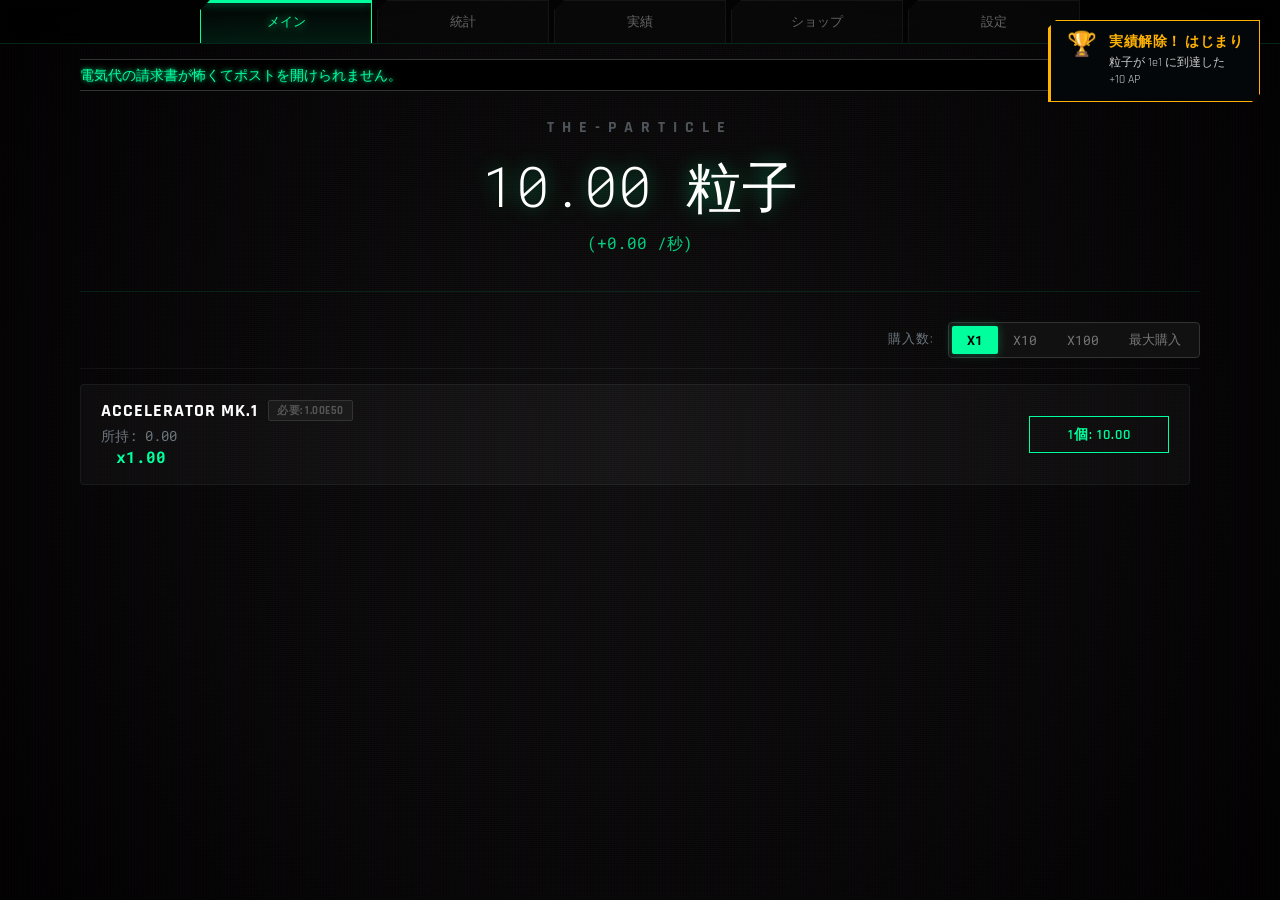
==== index.html @ 6c3f03ec "Update and rename index (1).html to index.html" ====
<!DOCTYPE html>
<html lang="ja">
<head>
  <meta charset="UTF-8">
  <meta name="viewport" content="width=device-width, initial-scale=1.0">
  <title>the-Particle</title>
   <!-- ファビコン画像(title.png)がある場合は表示されます -->
   <link rel="icon" href="title.png" type="image/x-icon">
  <link rel="stylesheet" href="style.css">
</head>
<body>

  <!-- 演出用レイヤー -->
  <div id="glitch-layer" class="glitch-overlay"></div>

  <div id="crunch-overlay" class="crunch-overlay">
    <div class="event-horizon"></div>
    <div class="singularity"></div>
    <div class="crunch-message">
      <h1>BIG CRUNCH</h1>
      <p>宇宙データを再構築中...</p>
    </div>
  </div>

  <!-- ゲーム内モーダル（alert/confirmの代替） -->
  <div id="game-modal-overlay" class="modal-overlay">
    <div class="modal-box">
      <h3 id="modal-title" class="modal-title"></h3>
      <div id="modal-body" class="modal-body"></div>
      <div id="modal-actions" class="modal-actions"></div>
    </div>
  </div>

  <!-- トースト通知（セーブ・実績解除など、ゲーム全体で使う共通通知） -->
  <div id="toast-container" class="toast-container"></div>

  <!-- =========================================
     メインレイアウト
     サイドバーは廃止し、画面全体を切り替えるナビゲーション方式に変更
     ========================================= -->
  <div class="app-wrapper" id="app-wrapper">

    <!-- 上部ナビゲーション（画面切り替え） -->
    <nav class="main-nav">
      <div class="tab-container main-tab-container">
        <button class="tab-btn active" onclick="switchTab('main', this)">メイン</button>
        <button class="tab-btn" onclick="switchTab('stats', this)">統計</button>
        <button class="tab-btn" onclick="switchTab('achievements', this)">実績</button>
        <button class="tab-btn" onclick="switchTab('shop', this)">ショップ</button>
        <!-- Infinityタブ（初期は非表示） -->
        <button class="tab-btn" id="tab-btn-infinity" onclick="switchTab('infinity', this)" style="display:none; color:#d500f9; border-color:#d500f9;">∞ INFINITY</button>
        <!-- チャレンジタブ（Big Crunch 5回以上で解放） -->
        <button class="tab-btn" id="tab-btn-challenge" onclick="switchTab('challenge', this)" style="display:none;">チャレンジ</button>
        <button class="tab-btn" id="tab-btn-automation" onclick="switchTab('automation', this)" style="display:none;">自動化</button>
        <button class="tab-btn" onclick="switchTab('settings', this)">設定</button>
      </div>
    </nav>

    <div class="screens">

      <!-- メイン画面 -->
      <main id="tab-main" class="sidebar-content screen-flex game-panel active">

        <div class="news-ticker-container">
          <div class="news-track">
            <span id="news-content">システム起動... 宇宙の観測を開始します。</span>
          </div>
        </div>

        <header>
          <h1>the-Particle</h1>
          <div class="currency-row">
            <div class="currency-container">
              <h2 id="particle-display">0 粒子</h2>
              <p id="pps-display">(+0.00 /秒)</p>
            </div>

            <div id="prestige-container" class="linac-inline" style="display: none;">
              <span id="linac-mult-inline" class="linac-mult">x1.20</span>
              <button id="btn-linac" class="linac-btn" onclick="doLinac()">ライナック</button>
              <button id="btn-shift" class="linac-btn shift" onclick="doLinacShift()" style="display:none;">シフト</button>
            </div>
          </div>

          <div id="ip-display-container" style="display:none;">
            IP: <span id="ip-val">0</span>
          </div>
        </header>

        <div id="shift-status" class="shift-bar" style="display: none;">
          現在のライナック倍率: <span id="shift-mult-display" style="color:#00e676; font-weight:bold;">x1.2</span>
          <span style="font-size:0.8em; color:#888; margin-left:10px;">(シフト回数: <span id="shift-count">0</span>)</span>
        </div>

        <div class="control-bar">
          <span class="control-label">購入数:</span>
          <div class="toggle-group">
            <button class="toggle-btn active" onclick="setBuyAmount(1)" id="buy-1">x1</button>
            <button class="toggle-btn" onclick="setBuyAmount(10)" id="buy-10">x10</button>
            <button class="toggle-btn" onclick="setBuyAmount(100)" id="buy-100">x100</button>
            <button class="toggle-btn" onclick="setBuyAmount('max')" id="buy-max">最大購入</button>
          </div>
        </div>

        <div id="generator-container"></div>
      </main>

      <!-- 統計画面 -->
      <section id="tab-stats" class="sidebar-content screen-page">
        <h3>基本</h3>
        <div class="stat-row">
          <span class="stat-label">経過時間(現在の宇宙)</span>
          <span id="stat-time" class="stat-val">00:00:00</span>
        </div>
        <div class="stat-row">
          <span class="stat-label">総プレイ時間(全リセット含む)</span>
          <span id="stat-total-playtime" class="stat-val">00:00:00</span>
        </div>
        <div class="stat-row">
          <span class="stat-label">総粒子生産量</span>
          <span id="stat-total" class="stat-val">0 粒子</span>
        </div>
        <div class="stat-row">
          <span class="stat-label">現在のPPS</span>
          <span id="stat-current-pps" class="stat-val">0.00 /秒</span>
        </div>
        <div class="stat-row">
          <span class="stat-label">最高PPS</span>
          <span id="stat-highest-pps" class="stat-val">0.00 /秒</span>
        </div>
        <div class="stat-row">
          <span class="stat-label">最高粒子数</span>
          <span id="stat-highest-particles" class="stat-val">0</span>
        </div>

        <h3>Linac</h3>
        <div class="stat-row" id="row-prestige" style="display:none;">
          <span class="stat-label">総Linac回数</span>
          <span id="stat-prestige" class="stat-val">0 回</span>
        </div>
        <div class="stat-row" id="row-shortest-linac" style="display:none;">
          <span class="stat-label">最短Linac時間</span>
          <span id="stat-shortest-linac" class="stat-val">--:--:--</span>
        </div>
        <div class="stat-row" id="row-best-linac-mult" style="display:none;">
          <span class="stat-label">Linac最高倍率</span>
          <span id="stat-best-linac-mult" class="stat-val">x1.00</span>
        </div>

        <h3>Shift</h3>
        <div class="stat-row" id="row-shift" style="display:none;">
          <span class="stat-label">総Shift回数</span>
          <span id="stat-shift" class="stat-val">0 回</span>
        </div>

        <h3>Accelerator</h3>
        <div id="accel-stats-list"><!-- JSで生成されます --></div>

        <div id="infinity-stats" style="display:none; margin-top: 20px; border-top: 1px dashed #555; padding-top:10px;">
          <h3 style="color:#d500f9;">宇宙統計</h3>
          <div class="stat-row">
            <span class="stat-label">Big Crunch 回数</span>
            <span id="stat-crunch" class="stat-val">0 回</span>
          </div>
          <div class="stat-row">
            <span class="stat-label">Infinity到達(最短)</span>
            <span id="stat-best-inf" class="stat-val">--:--:--</span>
          </div>
        </div>
      </section>

      <!-- 実績画面 -->
      <section id="tab-achievements" class="sidebar-content screen-page">
        <h3>実績</h3>
        <p style="font-size:0.8rem; color:#888; margin:-8px 0 15px 0;">
          解除済み: <span id="ach-unlocked-count">0</span> / <span id="ach-total-count">0</span>
        </p>
        <div id="achievements-list" class="ach-grid"><!-- JSで生成されます --></div>
      </section>

      <!-- ショップ画面（実績ポイント/APを表示） -->
      <section id="tab-shop" class="sidebar-content screen-page">
        <h3>ショップ</h3>
        <div class="inf-header-info" style="border-color:var(--color-gold);">
          <p>所持 AP: <span id="shop-ap-display" style="color:var(--color-gold); font-weight:bold; font-size:1.2rem;">0</span></p>
        </div>
        <div id="shop-items-container">
          <p style="color:#888; text-align:center; margin-top:40px;">Coming Soon...</p>
        </div>
      </section>

      <!-- Automation画面（自動化のみ） -->
      <section id="tab-automation" class="sidebar-content screen-page">
        <h3>Accelerator自動購入</h3>
        <div id="auto-accel-list"><!-- JSで生成されます --></div>
      </section>

      <!-- 設定画面（表示・演出・UI設定のみ） -->
      <section id="tab-settings" class="sidebar-content screen-page">
        <h3>表示設定</h3>
        <div class="select-wrapper">
          <select id="notation-select" onchange="changeNotation(this.value)">
            <option value="sci">科学的単位 (1e10)</option>
            <option value="eng">英語単位 (10 B)</option>
            <option value="jp">日本語単位 (100億)</option>
          </select>
        </div>
        <div id="glitch-toggle-container"><!-- JSで生成されます --></div>

        <h3>演出スキップ</h3>
        <div id="setting-toggles-container"><!-- JSで生成されます --></div>

        <h3>データ管理</h3>
        <button class="ui-btn primary" onclick="saveGame()">データをセーブ</button>
        <div class="status-text" id="save-status" style="margin-top:5px; font-size:0.8em; color:#888;">オートセーブ有効 (10秒毎)</div>

        <button class="ui-btn" onclick="exportSave()">セーブデータを書き出し</button>
        <button class="ui-btn" onclick="toggleImportArea()">セーブデータを読み込み</button>

        <div id="io-area" style="display:none; margin-top:10px;">
          <p style="font-size:0.8rem; color:#888; margin-bottom:5px;" id="io-label">データ文字列:</p>
          <textarea id="save-textarea" placeholder="ここにセーブデータを貼り付け..."></textarea>
          <button class="ui-btn primary" id="io-action-btn" onclick="confirmImport()">読み込む</button>
        </div>

        <div class="danger-zone" style="margin-top:30px;">
          <h4>危険ゾーン</h4>
          <p style="font-size:0.8rem; color:#aaa; margin-bottom:10px;">全ての進捗を完全に削除します。</p>
          <button class="ui-btn danger" onclick="hardReset()">完全初期化</button>
        </div>
      </section>

      <!-- Infinity画面 -->
      <section id="tab-infinity" class="sidebar-content screen-page">
        <div class="inf-subtabs">
          <button class="inf-subtab-btn active" onclick="switchInfinitySubTab('main', this)">Main</button>
          <button class="inf-subtab-btn" onclick="switchInfinitySubTab('break', this)" style="color:#ff0055;">Break Infinity</button>
        </div>

        <div id="inf-subtab-main" class="inf-subtab-content active">
          <div class="inf-header-info">
            <h3 style="color:#d500f9; border-color:#d500f9;">Infinityアップデート</h3>
            <p>所持 IP: <span id="inf-tab-ip-display" style="color:#fff; font-weight:bold;">0</span></p>
          </div>

          <div class="inf-section">
            <h4>強化</h4>
            <div id="infinity-upgrades-container" class="inf-upgrade-grid">
              <!-- JSで生成されます -->
            </div>
          </div>
        </div>

        <div id="inf-subtab-break" class="inf-subtab-content">
          <div class="inf-section" id="break-infinity-unlock-section" style="display:none;">
            <h4 style="color:#ff0055;">Break Infinity</h4>
            <p style="font-size:0.8rem; color:#aaa; margin-bottom:10px;">
              粒子の上限(1.79e308)を解除し、さらに先へ進めるようになります。
            </p>
            <div class="stat-row">
              <span class="stat-label">所持 IP</span>
              <span class="stat-val" id="bi-unlock-ip-display">0</span>
            </div>
            <button id="btn-break-infinity-unlock" class="ui-btn" style="border-color:#ff0055; color:#ff0055; margin-top:10px;" onclick="tryUnlockBreakInfinity()">
              上限を解除 (必要: 1.00e50 IP)
            </button>
            <div id="break-infinity-unlocked-msg" style="display:none; color:#ff0055; text-align:center; border:1px solid #ff0055; padding:10px;">
              <strong>LIMIT BROKEN</strong><br>
              上限解除済み・1.78e308を超えて進行できます
            </div>
          </div>

          <div id="break-infinity-content">
            <!-- 中身は breakinfinity.js が動的に描画します -->
          </div>
        </div>
      </section>

      <!-- チャレンジ画面 -->
      <section id="tab-challenge" class="sidebar-content screen-page">
        <h3>チャレンジ</h3>
        <div id="challenge-list"><!-- JSで生成されます --></div>
      </section>

    </div>
  </div>

  <script src="breakinfinity.js"></script>
  <script src="script.js"></script>
</body>
</html>
---- style.css ----
@import url('https://fonts.googleapis.com/css2?family=Rajdhani:wght@400;600;700&family=Roboto+Mono:wght@300;500;700&display=swap');

:root {
  --bg-core: #050507;
  --bg-sidebar: rgba(10, 10, 12, 0.95);
  --color-main: #00ff9d;
  --color-accent: #00bcd4;
  --color-gold: #ffb300;
  --color-danger: #ff2e63;
  --color-infinity: #d500f9;
  --text-primary: #e0e0e0;
  --text-dim: #6c757d;
  --font-tech: 'Rajdhani', sans-serif;
  --font-mono: 'Roboto Mono', monospace;
}

* { box-sizing: border-box; }

body {
  background-color: var(--bg-core);
  background-image: radial-gradient(circle at 50% 50%, #111 0%, #000 100%);
  color: var(--text-primary);
  font-family: var(--font-tech);
  margin: 0;
  height: 100vh;
  overflow: hidden;
}

/* CRT Effect */
body::before {
  content: "";
  position: fixed;
  top: 0; left: 0; width: 100%; height: 100%;
  background: linear-gradient(rgba(18, 16, 16, 0) 50%, rgba(0, 0, 0, 0.25) 50%), 
              linear-gradient(90deg, rgba(255, 0, 0, 0.06), rgba(0, 255, 0, 0.02), rgba(0, 0, 255, 0.06));
  background-size: 100% 2px, 3px 100%;
  pointer-events: none;
  z-index: 0;
}

::-webkit-scrollbar { width: 6px; height: 6px; }
::-webkit-scrollbar-track { background: #000; }
::-webkit-scrollbar-thumb { background: #333; border-radius: 3px; }
::-webkit-scrollbar-thumb:hover { background: var(--color-main); }

/* Layout: 画面全体を切り替えるタブ方式 */
.app-wrapper {
  display: flex;
  flex-direction: column;
  width: 100%;
  height: 100%;
  position: relative;
  z-index: 1;
}

/* 上部ナビゲーション */
.main-nav {
  flex-shrink: 0;
  width: 100%;
  background: rgba(0, 0, 0, 0.55);
  border-bottom: 1px solid rgba(0, 255, 157, 0.15);
  backdrop-filter: blur(10px);
  z-index: 100;
}
.main-tab-container {
  max-width: 900px;
  margin: 0 auto;
}

/* 画面切り替えコンテナ */
.screens {
  flex: 1;
  position: relative;
  overflow: hidden;
}

.game-panel {
  flex: 1;
  display: flex;
  flex-direction: column;
  padding: 15px 40px 20px;
  overflow: hidden;
  position: relative;
  max-width: 1200px;
  margin: 0 auto;
  width: 100%;
}

/* Header */
header {
  text-align: center;
  margin-bottom: 30px;
  position: relative;
  padding-bottom: 20px;
  border-bottom: 1px solid rgba(0, 255, 157, 0.1);
}
header::after {
  content: ""; position: absolute; bottom: -1px; left: 50%;
  width: 0%; height: 1px; background: var(--color-main);
  transition: width 0.5s ease; transform: translateX(-50%);
  box-shadow: 0 0 10px var(--color-main);
}
header:hover::after { width: 80%; }

h1 { font-size: 1rem; letter-spacing: 0.5em; color: var(--text-dim); text-transform: uppercase; margin-bottom: 10px; opacity: 0.7; }
.currency-container h2 { font-family: var(--font-mono); font-size: 3.5rem; margin: 0; font-weight: 300; color: #fff; text-shadow: 0 0 20px rgba(0, 255, 157, 0.4); }
#pps-display { font-family: var(--font-mono); color: var(--color-main); font-size: 1rem; margin-top: 5px; opacity: 0.8; }

/* 粒子数の横に配置するライナックコントロール */
.currency-row {
  display: flex; align-items: center; justify-content: center;
  gap: 20px; flex-wrap: wrap;
}
.linac-inline {
  display: flex; align-items: center; gap: 8px;
  padding: 6px 12px; border: 1px solid var(--color-gold);
  background: rgba(255, 179, 0, 0.06); border-radius: 4px;
}
.linac-mult {
  font-family: var(--font-mono); color: var(--color-gold); font-weight: bold; font-size: 0.9rem;
}
.linac-btn {
  padding: 6px 16px; border: none; background: var(--color-gold); color: #000;
  font-family: var(--font-tech); font-weight: 700; font-size: 0.8rem; letter-spacing: 0.5px;
  text-transform: uppercase; cursor: pointer; transition: all 0.2s;
  clip-path: polygon(6px 0, 100% 0, 100% calc(100% - 6px), calc(100% - 6px) 100%, 0 100%, 0 6px);
}
.linac-btn:hover { transform: translateY(-1px); box-shadow: 0 0 15px var(--color-gold); }
.linac-btn.disabled { background: #333; color: #555; cursor: not-allowed; box-shadow: none; transform:none; }
.linac-btn.shift { background: var(--color-danger); }
.linac-btn.shift:hover { box-shadow: 0 0 15px var(--color-danger); }

#ip-display-container {
  margin-top: 15px; padding: 5px 15px; background: rgba(213, 0, 249, 0.1);
  border: 1px solid var(--color-infinity); display: inline-block; border-radius: 20px;
  box-shadow: 0 0 15px rgba(213, 0, 249, 0.2);
  animation: pulseInfinity 3s infinite ease-in-out;
}
#ip-val { font-family: var(--font-mono); font-weight: bold; color: #fff; }
@keyframes pulseInfinity {
  0%, 100% { box-shadow: 0 0 10px rgba(213, 0, 249, 0.2); }
  50% { box-shadow: 0 0 25px rgba(213, 0, 249, 0.6); }
}

/* Controls */
.shift-bar {
  background: rgba(0, 188, 212, 0.1); border-left: 3px solid var(--color-accent);
  padding: 10px 20px; margin-bottom: 20px; display: flex; align-items: center; justify-content: center;
  gap: 15px; font-family: var(--font-mono); font-size: 0.9rem;
  box-shadow: 0 0 20px rgba(0, 188, 212, 0.05);
}

.control-bar {
  display: flex; justify-content: flex-end; align-items: center;
  margin-bottom: 15px; border-bottom: 1px solid rgba(255,255,255,0.05); padding-bottom: 10px;
}
.control-label { font-size: 0.8rem; text-transform: uppercase; letter-spacing: 1px; margin-right: 15px; color: var(--text-dim); }
.toggle-group { display: flex; background: #111; border-radius: 4px; padding: 3px; border: 1px solid #333; }
.toggle-btn {
  background: transparent; border: none; color: #777; font-family: var(--font-mono); font-size: 0.8rem;
  padding: 5px 15px; cursor: pointer; transition: all 0.3s; border-radius: 2px;
}
.toggle-btn:hover { color: #fff; }
.toggle-btn.active {
  background: var(--color-main); color: #000; font-weight: bold;
  box-shadow: 0 0 10px rgba(0, 255, 157, 0.3);
}

/* Generators */
#generator-container {
  flex: 1; overflow-y: auto; padding-right: 10px;
  mask-image: linear-gradient(to bottom, black 90%, transparent 100%);
}
.generator-row {
  display: flex; align-items: center; justify-content: space-between;
  background: rgba(255, 255, 255, 0.03); border: 1px solid rgba(255, 255, 255, 0.05);
  margin-bottom: 10px; padding: 15px 20px; border-radius: 4px;
  position: relative; overflow: hidden; transition: all 0.2s ease; backdrop-filter: blur(5px);
}
.generator-row:hover {
  background: rgba(255, 255, 255, 0.07); border-color: rgba(0, 255, 157, 0.3);
  transform: translateX(5px); box-shadow: -5px 0 15px rgba(0,0,0,0.5);
}
.generator-row:hover::before {
  content: ""; position: absolute; top: 0; left: 0; width: 4px; height: 100%;
  background: var(--color-main); box-shadow: 0 0 10px var(--color-main);
}
.gen-info { flex: 1; }
.gen-name { font-size: 1.1rem; font-weight: 700; text-transform: uppercase; color: #fff; letter-spacing: 1px; margin-bottom: 5px; display: flex; align-items: center; }
.gen-amount { font-family: var(--font-mono); font-size: 0.85rem; color: var(--text-dim); }
.gen-multiplier { font-family: var(--font-mono); color: var(--color-main); margin-left: 15px; font-weight: bold; }

.auto-badge {
  font-family: var(--font-tech); font-size: 0.7rem; padding: 2px 8px;
  background: #1a1a1a; border: 1px solid #333; color: #555;
  margin-left: 10px; border-radius: 2px; letter-spacing: 0.5px; transition: all 0.3s;
}
.auto-badge.active {
  background: rgba(0, 255, 157, 0.1); border-color: var(--color-main); color: var(--color-main);
  box-shadow: 0 0 8px rgba(0, 255, 157, 0.2);
}

.btn-group { display: flex; flex-direction: column; gap: 8px; min-width: 140px; }
button { outline: none; cursor: pointer; font-family: var(--font-tech); text-transform: uppercase; user-select: none; }

.buy-btn {
  background: transparent; border: 1px solid var(--color-main); color: var(--color-main);
  padding: 8px 0; font-size: 0.9rem; font-weight: 600; letter-spacing: 1px;
  transition: all 0.2s; position: relative; overflow: hidden; z-index: 1;
}
.buy-btn::before {
  content: ""; position: absolute; top: 0; left: 0; width: 0%; height: 100%;
  background: var(--color-main); z-index: -1; transition: width 0.2s ease;
}
.buy-btn:hover::before { width: 100%; }
.buy-btn:hover { color: #000; box-shadow: 0 0 15px rgba(0, 255, 157, 0.4); }
.buy-btn.max { border-color: var(--color-accent); color: var(--color-accent); font-size: 0.75rem; }
.buy-btn.max::before { background: var(--color-accent); }
.buy-btn.max:hover { color: #000; box-shadow: 0 0 15px rgba(0, 188, 212, 0.4); }
.buy-btn.disabled { border-color: #333; color: #444; background: transparent; cursor: not-allowed; box-shadow: none; }
.buy-btn.disabled::before { display: none; }

/* 上部ナビゲーション（旧サイドバータブを流用） */
.tab-container { flex: 1; display: flex; gap: 5px; }
.main-tab-container { padding: 0 10px; }
.tab-btn {
  flex: 1; padding: 12px 0; background: rgba(255, 255, 255, 0.02);
  border: 1px solid rgba(255, 255, 255, 0.05); border-bottom: none;
  color: #666; font-family: var(--font-tech); text-transform: uppercase;
  cursor: pointer; transition: all 0.3s; position: relative;
  clip-path: polygon(10px 0, 100% 0, 100% 100%, 0 100%, 0 10px);
}
.tab-btn:hover { background: rgba(255, 255, 255, 0.05); color: #fff; }
.tab-btn.active {
  background: linear-gradient(to top, rgba(0, 255, 157, 0.1), transparent);
  color: var(--color-main); border-color: var(--color-main);
  text-shadow: 0 0 8px var(--color-main);
}
.tab-btn.active::before {
  content: ""; position: absolute; top: 0; left: 0; width: 100%; height: 2px;
  background: var(--color-main); box-shadow: 0 0 10px var(--color-main);
}

/* 画面（旧サイドバータブ中身）: フルスクリーン表示用 */
.screen-page {
  height: 100%; overflow-y: auto; padding: 30px 40px;
  max-width: 800px; margin: 0 auto;
}
.screen-page h3 {
  color: var(--color-main); font-size: 0.9rem; border-bottom: 1px solid var(--color-main);
  padding-bottom: 5px; margin: 25px 0 15px 0; letter-spacing: 2px; text-transform: uppercase;
}
.screen-page h3:first-child { margin-top: 0; }
.stat-row { display: flex; justify-content: space-between; align-items: center; padding: 8px 0; border-bottom: 1px solid rgba(255,255,255,0.05); }
.stat-label { color: #888; font-size: 0.9rem; }
.stat-val { color: #fff; font-family: var(--font-mono); font-weight: bold; }

.select-wrapper { width: 100%; position: relative; margin-bottom: 10px; }
select { width: 100%; padding: 10px; background: #111; color: #fff; border: 1px solid #444; font-family: var(--font-mono); cursor: pointer; }
.ui-btn {
  width: 100%; padding: 12px; margin-top: 10px; background: #222; color: #aaa;
  border: 1px solid #555; font-family: var(--font-tech); font-weight: 600; text-transform: uppercase;
  transition: all 0.2s; cursor: pointer;
}
.ui-btn:hover { background: #333; color: #fff; border-color: #888; }
.ui-btn.primary { border-color: var(--color-main); color: var(--color-main); background: rgba(0, 255, 157, 0.05); }
.ui-btn.primary:hover { background: var(--color-main); color: #000; box-shadow: 0 0 20px rgba(0,255,157,0.3); }
.ui-btn.danger { border-color: var(--color-danger); color: var(--color-danger); background: rgba(255, 46, 99, 0.05); }
.ui-btn.danger:hover { background: var(--color-danger); color: #fff; box-shadow: 0 0 20px var(--color-danger); }
#io-area textarea { width: 100%; height: 100px; background: #050505; border: 1px solid #333; color: var(--color-main); font-family: monospace; padding: 10px; resize: vertical; }

/* Mobile */
@media (max-width: 768px) {
  .game-panel { padding: 10px 15px 15px; }
  .screen-page { padding: 20px 15px; }
  .currency-container h2 { font-size: 2.5rem; }
  .tab-btn { font-size: 0.75rem; padding: 10px 0; }
  .linac-inline { padding: 5px 8px; gap: 6px; }
  .linac-mult { font-size: 0.75rem; }
  .linac-btn { padding: 5px 10px; font-size: 0.7rem; }
}

/* Infinity Upgrades */
.inf-upgrade-grid {
  display: grid; grid-template-columns: repeat(2, 1fr); gap: 10px; margin-top: 15px;
}
.inf-upgrade-btn {
  background: rgba(213, 0, 249, 0.05); border: 1px solid #d500f9;
  color: #d500f9; padding: 10px; text-align: left;
  font-family: var(--font-tech); font-size: 0.8rem;
  transition: all 0.2s; cursor: pointer; min-height: 80px;
  display: flex; flex-direction: column; justify-content: space-between;
}
.inf-upgrade-btn:hover { background: rgba(213, 0, 249, 0.2); box-shadow: 0 0 10px rgba(213, 0, 249, 0.3); }
.inf-upgrade-btn.bought { background: #d500f9; color: #000; border-color: #fff; cursor: default; }
.inf-upgrade-btn.disabled { opacity: 0.5; cursor: not-allowed; filter: grayscale(1); }
.inf-desc { font-size: 0.75rem; margin-bottom: 5px; line-height: 1.2; color: #e0e0e0; }
.inf-upgrade-btn.bought .inf-desc { color: #000; font-weight: bold; }
.inf-cost { font-size: 0.7rem; font-weight: bold; text-transform: uppercase; }

/* Infinity画面内サブタブ（Main / Break Infinity） */
.inf-subtabs {
  display: flex; justify-content: flex-start; gap: 8px;
  margin-bottom: 20px; border-bottom: 1px solid rgba(213, 0, 249, 0.2); padding-bottom: 10px;
}
.inf-subtab-btn {
  padding: 8px 18px; background: rgba(255, 255, 255, 0.02); border: 1px solid #444;
  color: #888; font-family: var(--font-tech); font-size: 0.85rem; font-weight: bold;
  text-transform: uppercase; cursor: pointer; transition: all 0.2s;
  clip-path: polygon(8px 0, 100% 0, 100% 100%, calc(100% - 8px) 100%, 0 100%, 0 8px);
}
.inf-subtab-btn:hover { color: #fff; border-color: #888; }
.inf-subtab-btn.active {
  color: #d500f9; border-color: #d500f9; background: rgba(213, 0, 249, 0.1);
  text-shadow: 0 0 8px #d500f9;
}
.inf-subtab-content { display: none; }
.inf-subtab-content.active { display: block; animation: tabFadeIn 0.3s ease forwards; }

/* チャレンジ */
#challenge-list { display: flex; flex-direction: column; gap: 14px; margin-top: 15px; }
.challenge-card {
  border: 1px solid rgba(0, 255, 157, 0.3); background: rgba(0, 255, 157, 0.03);
  padding: 16px; position: relative; transition: all 0.2s;
  clip-path: polygon(12px 0, 100% 0, 100% calc(100% - 12px), calc(100% - 12px) 100%, 0 100%, 0 12px);
}
.challenge-card.active { border-color: var(--color-gold); background: rgba(255, 179, 0, 0.05); box-shadow: 0 0 15px rgba(255, 179, 0, 0.15); }
.challenge-card.completed { border-color: var(--color-main); background: rgba(0, 255, 157, 0.08); }
.challenge-card-num { font-size: 0.7rem; color: #888; letter-spacing: 1px; text-transform: uppercase; margin-bottom: 2px; }
.challenge-card-title { font-size: 1.1rem; font-weight: bold; color: #fff; margin-bottom: 12px; }
.challenge-card.completed .challenge-card-title { color: var(--color-main); }
.challenge-card-effect { font-size: 1rem; font-family: var(--font-mono); color: #e0e0e0; font-weight: bold; margin-bottom: 16px; }
.challenge-card-reward-label { font-size: 0.7rem; color: #888; text-transform: uppercase; letter-spacing: 1px; margin-bottom: 4px; }
.challenge-card-reward-value { font-size: 0.95rem; font-family: var(--font-mono); color: var(--color-gold); font-weight: bold; }
.challenge-card .ui-btn { margin-top: 16px; }
.challenge-card .ui-btn.disabled { opacity: 0.5; cursor: not-allowed; pointer-events: none; }
.challenge-card.completed .ui-btn { border-color: var(--color-main); color: var(--color-main); background: rgba(0,255,157,0.08); }


/* =========================================
   画面切り替えシステム（Main / Statistics / Settings / Infinity）
   ========================================= */
.sidebar-content {
  display: none !important; opacity: 0;
  position: absolute; top: 0; left: 0; right: 0; width: 100%; height: 100%;
}
.sidebar-content.active {
  display: block !important; opacity: 1;
  animation: tabFadeIn 0.3s ease forwards;
  overflow-y: auto;
}
/* Mainタブのみ内部flexレイアウト（ヘッダー固定＋一覧のみスクロール）を維持 */
.sidebar-content.active.screen-flex {
  display: flex !important; flex-direction: column;
  overflow: hidden;
}
@keyframes tabFadeIn {
    0% { opacity: 0; transform: translateY(6px); }
    100% { opacity: 1; transform: translateY(0); }
}

/* Crunch Effect */
.crunch-overlay {
  position: fixed; top: 0; left: 0; width: 100%; height: 100%;
  background: #000; z-index: 10000;
  display: flex; justify-content: center; align-items: center; flex-direction: column;
  pointer-events: none; opacity: 0;
}
.crunch-overlay.active { pointer-events: all; opacity: 1; animation: crunchSequence 6s forwards; }
.singularity {
  position: absolute; width: 2px; height: 2px; background: #fff; border-radius: 50%;
  transform: scale(0); opacity: 0;
}
.crunch-overlay.active .singularity { animation: singularityImplode 4s cubic-bezier(0.7, 0, 0.2, 1) forwards; }
.event-horizon {
  position: absolute; width: 100vmax; height: 100vmax; border: 50px solid var(--color-infinity);
  border-radius: 50%; opacity: 0; transform: scale(2);
}
.crunch-overlay.active .event-horizon { animation: horizonCollapse 3.5s cubic-bezier(0.6, 0, 0.2, 1) forwards; }
.crunch-message { position: relative; z-index: 10; text-align: center; opacity: 0; }
.crunch-overlay.active .crunch-message { animation: messageAppear 0.5s linear 4.5s forwards; }

.crunch-message h1 {
  color: #fff; font-size: 4rem; font-weight: 900; letter-spacing: 15px; text-transform: uppercase;
  text-shadow: 0 0 20px var(--color-infinity); margin: 0;
}
.crunch-message p {
  color: var(--color-main); font-family: var(--font-mono); letter-spacing: 3px; font-size: 1.2rem;
  margin-top: 10px; border-right: 2px solid var(--color-main);
  white-space: nowrap; overflow: hidden; animation: typing 2s steps(40, end) infinite;
}

@keyframes crunchSequence {
  0% { background: rgba(0,0,0,0); backdrop-filter: blur(0px); }
  20% { background: rgba(0,0,0,0.8); backdrop-filter: blur(5px); }
  85% { background: #000; } 90% { background: #fff; } 100% { background: #000; }
}
@keyframes horizonCollapse {
  0% { opacity: 0; transform: scale(2); border-color: var(--color-main); }
  20% { opacity: 0.5; }
  80% { opacity: 1; transform: scale(0.1); border-color: var(--color-infinity); border-width: 2px; }
  100% { opacity: 0; transform: scale(0); }
}
@keyframes singularityImplode {
  0% { opacity: 0; transform: scale(0); box-shadow: 0 0 0 var(--color-infinity); }
  50% { opacity: 1; transform: scale(20); box-shadow: 0 0 50px var(--color-infinity); }
  85% { transform: scale(1); box-shadow: 0 0 100px #fff; background: #fff; }
  90% { transform: scale(300); opacity: 1; }
  91% { opacity: 0; } 100% { opacity: 0; }
}
@keyframes messageAppear { 0% { opacity: 0; transform: translateY(20px); } 100% { opacity: 1; transform: translateY(0); } }
@keyframes typing { from { width: 0; } to { width: 100%; } }

/* ゲーム内モーダル（alert/confirmの代替） */
.modal-overlay {
  position: fixed; inset: 0; z-index: 5000;
  background: rgba(0, 0, 0, 0.75); backdrop-filter: blur(3px);
  display: flex; align-items: center; justify-content: center;
  opacity: 0; pointer-events: none; transition: opacity 0.25s ease;
}
.modal-overlay.active { opacity: 1; pointer-events: auto; }
.modal-box {
  width: 90%; max-width: 380px; background: var(--bg-sidebar);
  border: 1px solid var(--color-main); box-shadow: 0 0 30px rgba(0, 255, 157, 0.25), 0 10px 50px rgba(0,0,0,0.8);
  padding: 24px; position: relative;
  clip-path: polygon(14px 0, 100% 0, 100% calc(100% - 14px), calc(100% - 14px) 100%, 0 100%, 0 14px);
  transform: translateY(10px) scale(0.97); transition: transform 0.25s ease;
}
.modal-overlay.active .modal-box { transform: translateY(0) scale(1); }
.modal-title {
  color: var(--color-main); font-size: 1rem; text-transform: uppercase; letter-spacing: 2px;
  text-align: center; border-bottom: 1px solid rgba(0,255,157,0.2); padding-bottom: 12px; margin: 0 0 16px 0;
  text-shadow: 0 0 8px var(--color-main);
}
.modal-body {
  color: var(--text-primary); font-size: 0.95rem; line-height: 1.6; text-align: center; margin-bottom: 20px;
}
.modal-body b, .modal-body strong { color: var(--color-gold); }
.modal-actions { display: flex; gap: 10px; }
.modal-actions .ui-btn { margin-top: 0; }

/* トースト通知（共通通知システム） */
.toast-container {
  position: fixed; top: 20px; right: 20px; z-index: 6000;
  display: flex; flex-direction: column; gap: 10px;
  pointer-events: none; max-width: 340px;
}
.toast {
  display: flex; align-items: flex-start; gap: 12px;
  background: rgba(5, 8, 10, 0.92); border: 1px solid var(--color-main);
  border-left: 3px solid var(--color-main);
  box-shadow: 0 0 20px rgba(0, 255, 157, 0.25), 0 6px 20px rgba(0,0,0,0.6);
  padding: 12px 16px; backdrop-filter: blur(6px);
  clip-path: polygon(8px 0, 100% 0, 100% calc(100% - 8px), calc(100% - 8px) 100%, 0 100%, 0 8px);
  opacity: 0; transform: translateX(40px); transition: opacity 0.35s ease, transform 0.35s ease;
  pointer-events: auto;
}
.toast.show { opacity: 1; transform: translateX(0); }
.toast.hide { opacity: 0; transform: translateX(40px); }
.toast.achievement { border-color: var(--color-gold); box-shadow: 0 0 20px rgba(255, 179, 0, 0.3), 0 6px 20px rgba(0,0,0,0.6); }
.toast-icon { font-size: 1.5rem; line-height: 1; flex-shrink: 0; }
.toast-body { flex: 1; min-width: 0; }
.toast-title {
  color: var(--color-main); font-family: var(--font-tech); font-weight: bold;
  font-size: 0.85rem; letter-spacing: 0.5px; margin-bottom: 3px;
}
.toast.achievement .toast-title { color: var(--color-gold); }
.toast-message { color: #ccc; font-size: 0.78rem; line-height: 1.4; }

/* 実績一覧 */
.ach-grid {
  display: grid; grid-template-columns: repeat(auto-fill, minmax(240px, 1fr));
  gap: 12px;
}
.ach-card {
  display: flex; align-items: center; gap: 12px;
  padding: 14px; border: 1px solid #333; background: rgba(255, 255, 255, 0.02);
  transition: all 0.2s;
}
.ach-card.unlocked {
  border-color: var(--color-gold); background: rgba(255, 179, 0, 0.05);
  box-shadow: 0 0 15px rgba(255, 179, 0, 0.1);
}
.ach-card.locked { opacity: 0.45; filter: grayscale(0.6); }
.ach-card-icon { font-size: 1.8rem; flex-shrink: 0; width: 36px; text-align: center; }
.ach-card-title { font-weight: bold; font-size: 0.9rem; color: #fff; margin-bottom: 3px; }
.ach-card.unlocked .ach-card-title { color: var(--color-gold); }
.ach-card-desc { font-size: 0.75rem; color: #888; line-height: 1.4; }
.ach-card-points { font-size: 0.7rem; color: var(--color-gold); font-weight: bold; margin-top: 4px; }
.ach-card-status {
  margin-left: auto; font-size: 0.7rem; padding: 3px 8px; border: 1px solid #555; color: #666;
  flex-shrink: 0; white-space: nowrap;
}
.ach-card.unlocked .ach-card-status { border-color: var(--color-gold); color: var(--color-gold); }

/* Glitch */
.glitch-overlay {
  position: fixed; top:0; left:0; width:100%; height:100%;
  pointer-events: none; z-index: 9999; mix-blend-mode: hard-light; opacity: 0;
  background: repeating-linear-gradient(0deg, transparent, transparent 2px, rgba(0, 255, 157, 0.1) 2px, rgba(0, 255, 157, 0.1) 4px);
  transition: opacity 0.5s;
}
body.glitched .glitch-overlay { animation: flashNoise 0.1s infinite; }
body.glitched { animation: shake 0.2s infinite; }
@keyframes shake {
  0% { transform: translate(1px, 1px) rotate(0deg); }
  40% { transform: translate(1px, -1px) rotate(1deg); }
  80% { transform: translate(-1px, -1px) rotate(1deg); }
  100% { transform: translate(1px, -2px) rotate(-1deg); }
}
@keyframes flashNoise { 0%, 100% { opacity: 0.1; } 50% { opacity: 0.3; } }

/* News Ticker */
.news-ticker-container {
  width: 100%; height: 32px; background: #000;
  border-bottom: 1px solid #333; border-top: 1px solid #333;
  overflow: hidden; position: relative; margin-bottom: 15px;
}
.news-track {
  position: absolute; top: 5px; white-space: nowrap; will-change: transform;
  animation: tickerScroll 40s linear infinite;
}
#news-content { font-family: var(--font-mono); font-size: 0.9rem; color: var(--color-main); text-shadow: 0 0 5px var(--color-main); }
@keyframes tickerScroll {
  0% { left: 100%; transform: translateX(0%); }
  100% { left: 0%; transform: translateX(-100vw); }
}
.btn-pressed { transform: scale(0.95) !important; border-color: #fff !important; box-shadow: 0 0 15px #fff !important; }
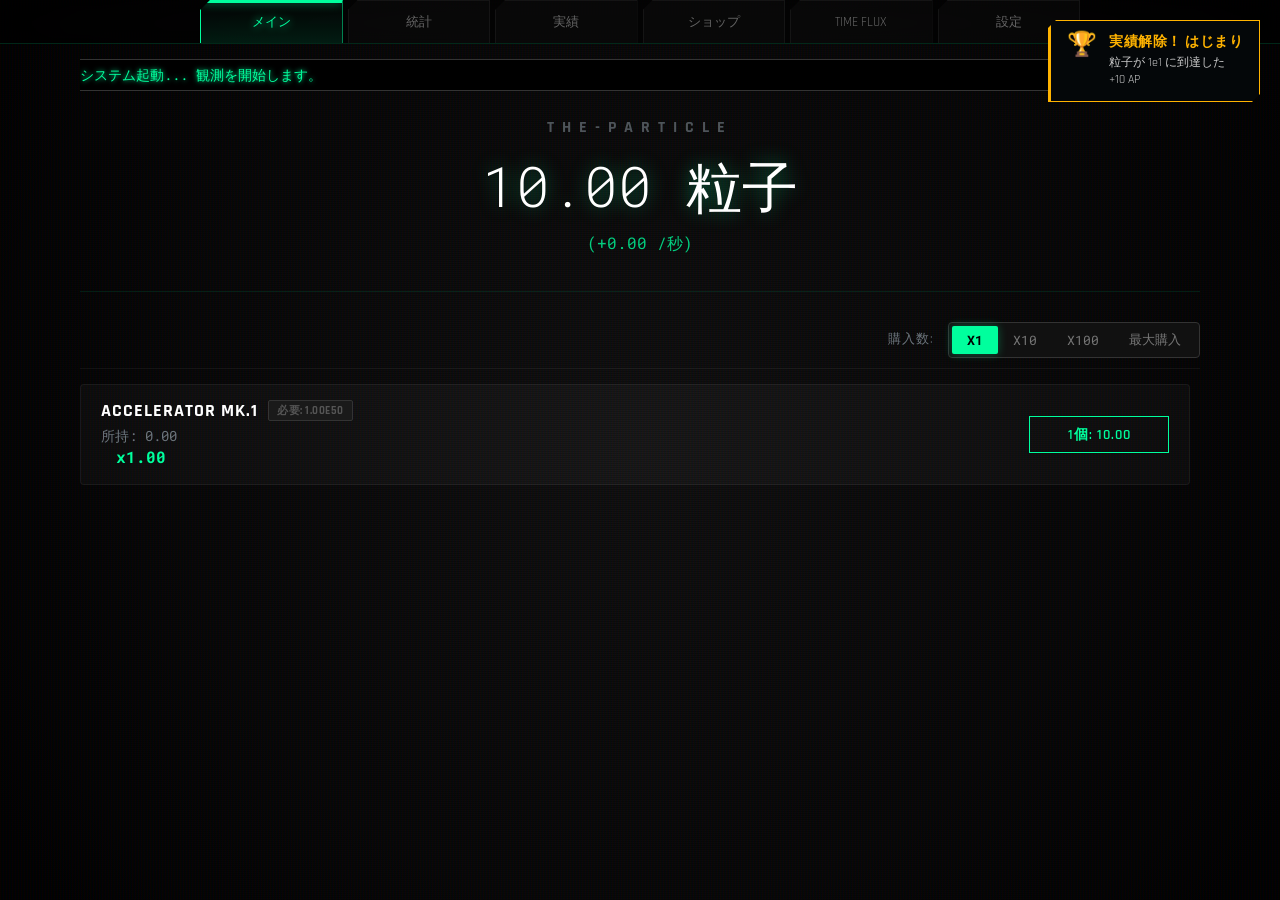
==== commit 566882c2: "Add files via upload" ====
--- a/index.html
+++ b/index.html
@@ -34,6 +34,30 @@
   <!-- トースト通知（セーブ・実績解除など、ゲーム全体で使う共通通知） -->
   <div id="toast-container" class="toast-container"></div>
 
+  <!-- オフライン進行オーバーレイ -->
+  <div id="offline-overlay" class="modal-overlay">
+    <div class="modal-box offline-box">
+      <h3 class="modal-title">オフライン進行</h3>
+      <div class="offline-row">
+        <span class="offline-label">オフライン時間</span>
+        <span class="offline-value" id="offline-time-display">00:00:00</span>
+      </div>
+      <div class="offline-row">
+        <span class="offline-label">現在</span>
+        <span class="offline-value" id="offline-progress-display">0%</span>
+      </div>
+      <div class="offline-progress-bar"><div id="offline-progress-fill" class="offline-progress-fill"></div></div>
+
+      <div class="offline-speed-label">速度</div>
+      <div id="offline-speed-buttons" class="offline-speed-buttons"><!-- JSで生成されます --></div>
+
+      <div class="modal-actions" style="margin-top:16px;">
+        <button id="offline-start-btn" class="ui-btn primary" onclick="startOfflineSimulation()">開始</button>
+        <button id="offline-skip-btn" class="ui-btn" onclick="skipOfflineSimulation()">スキップ</button>
+      </div>
+    </div>
+  </div>
+
   <!-- =========================================
      メインレイアウト
      サイドバーは廃止し、画面全体を切り替えるナビゲーション方式に変更
@@ -45,8 +69,9 @@
       <div class="tab-container main-tab-container">
         <button class="tab-btn active" onclick="switchTab('main', this)">メイン</button>
         <button class="tab-btn" onclick="switchTab('stats', this)">統計</button>
-        <button class="tab-btn" onclick="switchTab('achievements', this)">実績</button>
-        <button class="tab-btn" onclick="switchTab('shop', this)">ショップ</button>
+        <button class="tab-btn" onclick="switchTab('achievements', this)">実績</button>
+        <button class="tab-btn" onclick="switchTab('shop', this)">ショップ</button>
+        <button class="tab-btn" onclick="switchTab('timeflux', this)">Time Flux</button>
         <!-- Infinityタブ（初期は非表示） -->
         <button class="tab-btn" id="tab-btn-infinity" onclick="switchTab('infinity', this)" style="display:none; color:#d500f9; border-color:#d500f9;">∞ INFINITY</button>
         <!-- チャレンジタブ（Big Crunch 5回以上で解放） -->
@@ -187,6 +212,42 @@
         <div id="shop-items-container">
           <p style="color:#888; text-align:center; margin-top:40px;">Coming Soon...</p>
         </div>
+      </section>
+
+      <!-- Time Flux画面 -->
+      <section id="tab-timeflux" class="sidebar-content screen-page">
+        <h3>Time Flux</h3>
+        <div class="inf-header-info" style="border-color:var(--color-main);">
+          <p style="font-size:1.1rem;">
+            <span id="tf-time-display" style="color:var(--color-main); font-weight:bold;">00:00:00</span>
+            /
+            <span id="tf-max-display">01:00:00</span>
+          </p>
+        </div>
+        <div class="tf-progress-bar"><div id="tf-progress-fill" class="tf-progress-fill"></div></div>
+
+        <h4 style="margin-top:25px; color:var(--color-main); border-bottom:1px solid var(--color-main); padding-bottom:5px;">Time Warp（TFを消費して倍速進行）</h4>
+        <p style="font-size:0.75rem; color:#888; margin:8px 0;">
+          現在倍率: <span id="tf-current-speed" style="color:var(--color-main); font-weight:bold;">×1</span>
+          （倍率と同じ秒数のTFを毎秒消費します。TFが尽きると自動的に×1へ戻ります）
+        </p>
+        <div id="tf-speed-buttons" class="tf-speed-buttons"><!-- JSで生成されます --></div>
+
+        <h4 style="margin-top:25px; color:var(--color-main); border-bottom:1px solid var(--color-main); padding-bottom:5px;">TFアップグレード（上限強化）</h4>
+        <p style="font-size:0.75rem; color:#888; margin:8px 0;">
+          現在の上限の2/3のTFを消費して、TFの上限を2倍にします。
+        </p>
+        <div class="stat-row">
+          <span class="stat-label">強化Lv</span>
+          <span class="stat-val" id="tf-cap-level-display">0</span>
+        </div>
+        <div class="stat-row">
+          <span class="stat-label">次の上限</span>
+          <span class="stat-val" id="tf-cap-next-display">02:00:00</span>
+        </div>
+        <button id="tf-cap-upgrade-btn" class="ui-btn primary" style="margin-top:10px;" onclick="buyTFCapUpgrade()">
+          上限を2倍にする（消費: <span id="tf-cap-cost-display">00:40:00</span>）
+        </button>
       </section>
 
       <!-- Automation画面（自動化のみ） -->
@@ -205,7 +266,8 @@
             <option value="jp">日本語単位 (100億)</option>
           </select>
         </div>
-        <div id="glitch-toggle-container"><!-- JSで生成されます --></div>
+        <div id="glitch-toggle-container"><!-- JSで生成されます --></div>
+        <div id="audio-toggle-container"><!-- JSで生成されます --></div>
 
         <h3>演出スキップ</h3>
         <div id="setting-toggles-container"><!-- JSで生成されます --></div>
@@ -268,6 +330,9 @@
               <strong>LIMIT BROKEN</strong><br>
               上限解除済み・1.78e308を超えて進行できます
             </div>
+            <div id="break-infinity-not-implemented-msg" style="display:none; color:#888; text-align:center; border:1px dashed #555; padding:15px; margin-top:10px;">
+              未実装
+            </div>
           </div>
 
           <div id="break-infinity-content">
@@ -285,7 +350,9 @@
     </div>
   </div>
 
+  <script src="audio.js"></script>
   <script src="breakinfinity.js"></script>
+  <script src="timeflux.js"></script>
   <script src="script.js"></script>
 </body>
-</html>
+</html>
--- a/style.css
+++ b/style.css
@@ -439,6 +439,43 @@
 .modal-actions { display: flex; gap: 10px; }
 .modal-actions .ui-btn { margin-top: 0; }
 
+/* オフライン進行 */
+.offline-box { max-width: 420px; }
+.offline-row { display: flex; justify-content: space-between; align-items: center; padding: 6px 0; }
+.offline-label { font-size: 0.85rem; color: #888; }
+.offline-value { font-family: var(--font-mono); font-size: 1.1rem; font-weight: bold; color: var(--color-main); }
+.offline-progress-bar {
+  width: 100%; height: 10px; background: #111; border: 1px solid #333; margin: 10px 0 15px 0; overflow: hidden;
+}
+.offline-progress-fill {
+  height: 100%; width: 0%; background: linear-gradient(90deg, var(--color-main), #00e0ff);
+  box-shadow: 0 0 10px var(--color-main); transition: width 0.15s linear;
+}
+.offline-speed-label { font-size: 0.8rem; color: #888; margin-bottom: 6px; text-transform: uppercase; letter-spacing: 1px; }
+.offline-speed-buttons { display: flex; flex-wrap: wrap; gap: 6px; }
+.offline-speed-buttons .speed-btn,
+.tf-speed-buttons .speed-btn {
+  padding: 5px 10px; background: rgba(255,255,255,0.03); border: 1px solid #444; color: #888;
+  font-family: var(--font-mono); font-size: 0.75rem; cursor: pointer; transition: all 0.15s;
+}
+.offline-speed-buttons .speed-btn:hover,
+.tf-speed-buttons .speed-btn:hover { color: #fff; border-color: #888; }
+.offline-speed-buttons .speed-btn.active,
+.tf-speed-buttons .speed-btn.active {
+  color: var(--color-main); border-color: var(--color-main); background: rgba(0,255,157,0.1);
+  text-shadow: 0 0 6px var(--color-main);
+}
+
+/* Time Flux */
+.tf-progress-bar {
+  width: 100%; height: 14px; background: #111; border: 1px solid #333; margin: 12px 0; overflow: hidden;
+}
+.tf-progress-fill {
+  height: 100%; width: 0%; background: linear-gradient(90deg, var(--color-main), #00e0ff);
+  box-shadow: 0 0 10px var(--color-main); transition: width 0.3s ease;
+}
+.tf-speed-buttons { display: flex; flex-wrap: wrap; gap: 5px; max-width: 100%; }
+
 /* トースト通知（共通通知システム） */
 .toast-container {
   position: fixed; top: 20px; right: 20px; z-index: 6000;
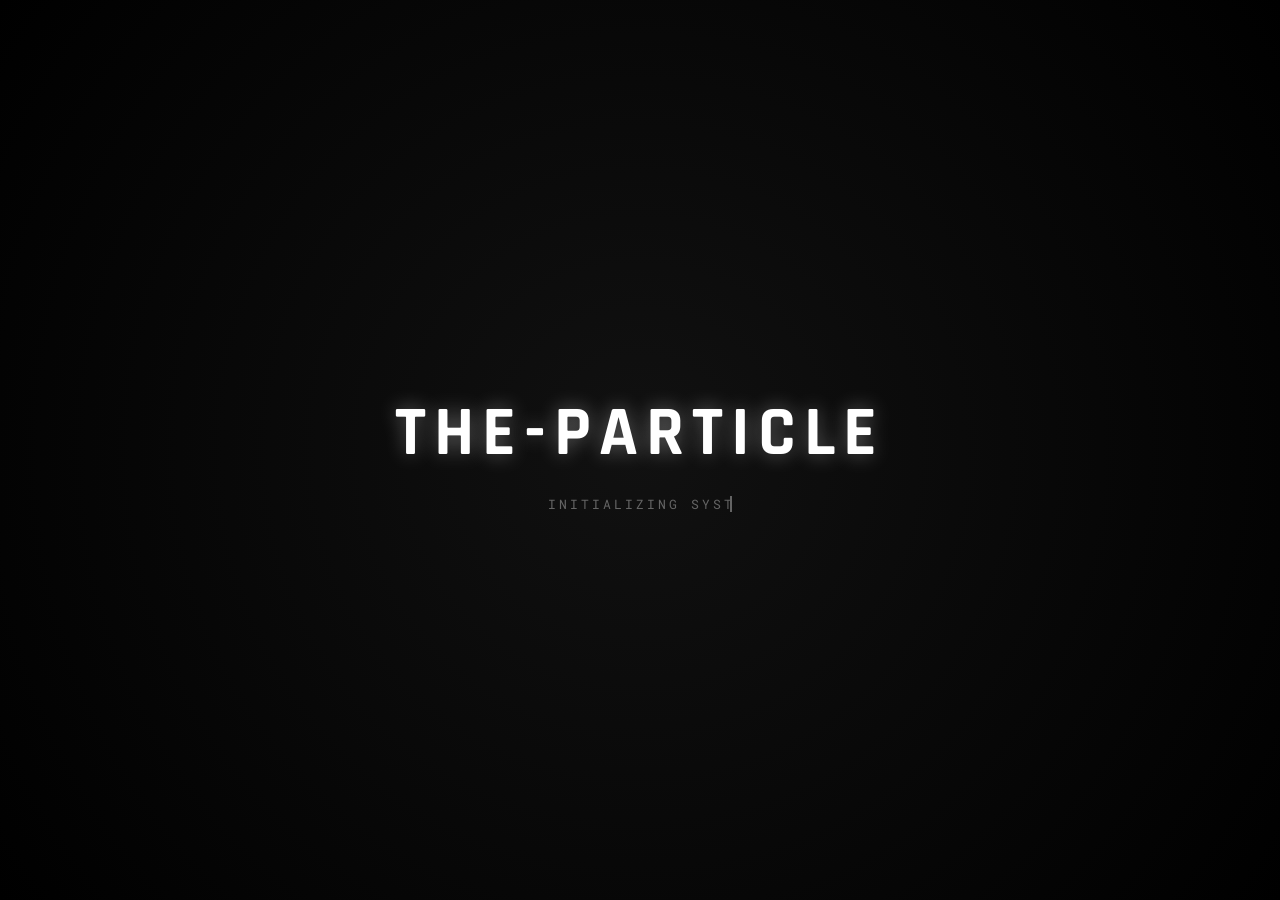
==== commit fcf7f599: "Add files via upload" ====
--- a/index.html
+++ b/index.html
@@ -10,6 +10,24 @@
 </head>
 <body>
 
+  <!-- 起動演出（ロゴ表示） -->
+  <div id="boot-splash">
+    <h1>the-Particle</h1>
+    <p>INITIALIZING SYSTEM...</p>
+  </div>
+
+  <!-- 初回起動時の言語選択 -->
+  <div id="lang-select-overlay" class="modal-overlay">
+    <div class="modal-box">
+      <h3 class="modal-title">Language / 言語</h3>
+      <div class="modal-body">Please select your language.<br>言語を選択してください。</div>
+      <div class="modal-actions">
+        <button type="button" class="ui-btn primary" onclick="selectInitialLang('ja')">日本語</button>
+        <button type="button" class="ui-btn primary" onclick="selectInitialLang('en')">English</button>
+      </div>
+    </div>
+  </div>
+
   <!-- 演出用レイヤー -->
   <div id="glitch-layer" class="glitch-overlay"></div>
 
@@ -17,8 +35,8 @@
     <div class="event-horizon"></div>
     <div class="singularity"></div>
     <div class="crunch-message">
-      <h1>BIG CRUNCH</h1>
-      <p>宇宙データを再構築中...</p>
+      <h1 data-i18n="main.crunchTitle">BIG CRUNCH</h1>
+      <p data-i18n="main.crunchMessage">宇宙データを再構築中...</p>
     </div>
   </div>
 
@@ -37,23 +55,23 @@
   <!-- オフライン進行オーバーレイ -->
   <div id="offline-overlay" class="modal-overlay">
     <div class="modal-box offline-box">
-      <h3 class="modal-title">オフライン進行</h3>
+      <h3 class="modal-title" data-i18n="offline.title">オフライン進行</h3>
       <div class="offline-row">
-        <span class="offline-label">オフライン時間</span>
+        <span class="offline-label" data-i18n="offline.timeLabel">オフライン時間</span>
         <span class="offline-value" id="offline-time-display">00:00:00</span>
       </div>
       <div class="offline-row">
-        <span class="offline-label">現在</span>
+        <span class="offline-label" data-i18n="offline.currentLabel">現在</span>
         <span class="offline-value" id="offline-progress-display">0%</span>
       </div>
       <div class="offline-progress-bar"><div id="offline-progress-fill" class="offline-progress-fill"></div></div>
 
-      <div class="offline-speed-label">速度</div>
+      <div class="offline-speed-label" data-i18n="offline.speedLabel">速度</div>
       <div id="offline-speed-buttons" class="offline-speed-buttons"><!-- JSで生成されます --></div>
 
       <div class="modal-actions" style="margin-top:16px;">
-        <button id="offline-start-btn" class="ui-btn primary" onclick="startOfflineSimulation()">開始</button>
-        <button id="offline-skip-btn" class="ui-btn" onclick="skipOfflineSimulation()">スキップ</button>
+        <button id="offline-start-btn" class="ui-btn primary" data-i18n="offline.startBtn" onclick="startOfflineSimulation()">開始</button>
+        <button id="offline-skip-btn" class="ui-btn" data-i18n="offline.skipBtn" onclick="skipOfflineSimulation()">スキップ</button>
       </div>
     </div>
   </div>
@@ -67,17 +85,17 @@
     <!-- 上部ナビゲーション（画面切り替え） -->
     <nav class="main-nav">
       <div class="tab-container main-tab-container">
-        <button class="tab-btn active" onclick="switchTab('main', this)">メイン</button>
-        <button class="tab-btn" onclick="switchTab('stats', this)">統計</button>
-        <button class="tab-btn" onclick="switchTab('achievements', this)">実績</button>
-        <button class="tab-btn" onclick="switchTab('shop', this)">ショップ</button>
-        <button class="tab-btn" onclick="switchTab('timeflux', this)">Time Flux</button>
+        <button class="tab-btn active" data-i18n="nav.main" onclick="switchTab('main', this)">メイン</button>
+        <button class="tab-btn" data-i18n="nav.stats" onclick="switchTab('stats', this)">統計</button>
+        <button class="tab-btn" data-i18n="nav.achievements" onclick="switchTab('achievements', this)">実績</button>
+        <button class="tab-btn" data-i18n="nav.shop" onclick="switchTab('shop', this)">ショップ</button>
+        <button class="tab-btn" data-i18n="nav.timeflux" onclick="switchTab('timeflux', this)">Time Flux</button>
         <!-- Infinityタブ（初期は非表示） -->
-        <button class="tab-btn" id="tab-btn-infinity" onclick="switchTab('infinity', this)" style="display:none; color:#d500f9; border-color:#d500f9;">∞ INFINITY</button>
+        <button class="tab-btn" id="tab-btn-infinity" data-i18n="nav.infinity" onclick="switchTab('infinity', this)" style="display:none; color:#d500f9; border-color:#d500f9;">∞ INFINITY</button>
         <!-- チャレンジタブ（Big Crunch 5回以上で解放） -->
-        <button class="tab-btn" id="tab-btn-challenge" onclick="switchTab('challenge', this)" style="display:none;">チャレンジ</button>
-        <button class="tab-btn" id="tab-btn-automation" onclick="switchTab('automation', this)" style="display:none;">自動化</button>
-        <button class="tab-btn" onclick="switchTab('settings', this)">設定</button>
+        <button class="tab-btn" id="tab-btn-challenge" data-i18n="nav.challenge" onclick="switchTab('challenge', this)" style="display:none;">チャレンジ</button>
+        <button class="tab-btn" id="tab-btn-automation" data-i18n="nav.automation" onclick="switchTab('automation', this)" style="display:none;">自動化</button>
+        <button class="tab-btn" data-i18n="nav.settings" onclick="switchTab('settings', this)">設定</button>
       </div>
     </nav>
 
@@ -93,7 +111,7 @@
         </div>
 
         <header>
-          <h1>the-Particle</h1>
+          <h1 data-i18n="main.title">the-Particle</h1>
           <div class="currency-row">
             <div class="currency-container">
               <h2 id="particle-display">0 粒子</h2>
@@ -102,28 +120,36 @@
 
             <div id="prestige-container" class="linac-inline" style="display: none;">
               <span id="linac-mult-inline" class="linac-mult">x1.20</span>
-              <button id="btn-linac" class="linac-btn" onclick="doLinac()">ライナック</button>
-              <button id="btn-shift" class="linac-btn shift" onclick="doLinacShift()" style="display:none;">シフト</button>
+              <button id="btn-linac" class="linac-btn" data-i18n="main.linac" onclick="doLinac()">ライナック</button>
+              <button id="btn-shift" class="linac-btn shift" data-i18n="main.shift" onclick="doLinacShift()" style="display:none;">シフト</button>
             </div>
           </div>
 
           <div id="ip-display-container" style="display:none;">
-            IP: <span id="ip-val">0</span>
+            <span data-i18n="main.ipLabel">IP:</span> <span id="ip-val">0</span>
+          </div>
+
+          <div id="infinity-progress-container" class="inf-progress-wrap">
+            <div class="inf-progress-label">
+              <span data-i18n="main.infinityProgressLabel">Infinityまでの進捗</span>
+              <span id="infinity-progress-percent">0%</span>
+            </div>
+            <div class="inf-progress-bar"><div id="infinity-progress-fill" class="inf-progress-fill"></div></div>
           </div>
         </header>
 
         <div id="shift-status" class="shift-bar" style="display: none;">
-          現在のライナック倍率: <span id="shift-mult-display" style="color:#00e676; font-weight:bold;">x1.2</span>
-          <span style="font-size:0.8em; color:#888; margin-left:10px;">(シフト回数: <span id="shift-count">0</span>)</span>
+          <span data-i18n="main.currentShiftMult">現在のライナック倍率:</span> <span id="shift-mult-display" style="color:#00e676; font-weight:bold;">x1.2</span>
+          <span style="font-size:0.8em; color:#888; margin-left:10px;" id="shift-count"></span>
         </div>
 
         <div class="control-bar">
-          <span class="control-label">購入数:</span>
+          <span class="control-label" data-i18n="main.buyAmountLabel">購入数:</span>
           <div class="toggle-group">
             <button class="toggle-btn active" onclick="setBuyAmount(1)" id="buy-1">x1</button>
             <button class="toggle-btn" onclick="setBuyAmount(10)" id="buy-10">x10</button>
             <button class="toggle-btn" onclick="setBuyAmount(100)" id="buy-100">x100</button>
-            <button class="toggle-btn" onclick="setBuyAmount('max')" id="buy-max">最大購入</button>
+            <button class="toggle-btn" data-i18n="main.buyMax" onclick="setBuyAmount('max')" id="buy-max">最大購入</button>
           </div>
         </div>
 
@@ -132,63 +158,63 @@
 
       <!-- 統計画面 -->
       <section id="tab-stats" class="sidebar-content screen-page">
-        <h3>基本</h3>
-        <div class="stat-row">
-          <span class="stat-label">経過時間(現在の宇宙)</span>
+        <h3 data-i18n="stats.basicHeader">基本</h3>
+        <div class="stat-row">
+          <span class="stat-label" data-i18n="stats.elapsedTime">経過時間(現在の宇宙)</span>
           <span id="stat-time" class="stat-val">00:00:00</span>
         </div>
         <div class="stat-row">
-          <span class="stat-label">総プレイ時間(全リセット含む)</span>
+          <span class="stat-label" data-i18n="stats.totalPlaytime">総プレイ時間(全リセット含む)</span>
           <span id="stat-total-playtime" class="stat-val">00:00:00</span>
         </div>
         <div class="stat-row">
-          <span class="stat-label">総粒子生産量</span>
+          <span class="stat-label" data-i18n="stats.totalProduced">総粒子生産量</span>
           <span id="stat-total" class="stat-val">0 粒子</span>
         </div>
         <div class="stat-row">
-          <span class="stat-label">現在のPPS</span>
+          <span class="stat-label" data-i18n="stats.currentPPS">現在のPPS</span>
           <span id="stat-current-pps" class="stat-val">0.00 /秒</span>
         </div>
         <div class="stat-row">
-          <span class="stat-label">最高PPS</span>
+          <span class="stat-label" data-i18n="stats.highestPPS">最高PPS</span>
           <span id="stat-highest-pps" class="stat-val">0.00 /秒</span>
         </div>
         <div class="stat-row">
-          <span class="stat-label">最高粒子数</span>
+          <span class="stat-label" data-i18n="stats.highestParticles">最高粒子数</span>
           <span id="stat-highest-particles" class="stat-val">0</span>
         </div>
 
-        <h3>Linac</h3>
+        <h3 data-i18n="stats.linacHeader">Linac</h3>
         <div class="stat-row" id="row-prestige" style="display:none;">
-          <span class="stat-label">総Linac回数</span>
+          <span class="stat-label" data-i18n="stats.totalLinacs">総Linac回数</span>
           <span id="stat-prestige" class="stat-val">0 回</span>
         </div>
         <div class="stat-row" id="row-shortest-linac" style="display:none;">
-          <span class="stat-label">最短Linac時間</span>
+          <span class="stat-label" data-i18n="stats.shortestLinac">最短Linac時間</span>
           <span id="stat-shortest-linac" class="stat-val">--:--:--</span>
         </div>
         <div class="stat-row" id="row-best-linac-mult" style="display:none;">
-          <span class="stat-label">Linac最高倍率</span>
+          <span class="stat-label" data-i18n="stats.bestLinacMult">Linac最高倍率</span>
           <span id="stat-best-linac-mult" class="stat-val">x1.00</span>
         </div>
 
-        <h3>Shift</h3>
+        <h3 data-i18n="stats.shiftHeader">Shift</h3>
         <div class="stat-row" id="row-shift" style="display:none;">
-          <span class="stat-label">総Shift回数</span>
+          <span class="stat-label" data-i18n="stats.totalShifts">総Shift回数</span>
           <span id="stat-shift" class="stat-val">0 回</span>
         </div>
 
-        <h3>Accelerator</h3>
+        <h3 data-i18n="stats.acceleratorHeader">Accelerator</h3>
         <div id="accel-stats-list"><!-- JSで生成されます --></div>
 
         <div id="infinity-stats" style="display:none; margin-top: 20px; border-top: 1px dashed #555; padding-top:10px;">
-          <h3 style="color:#d500f9;">宇宙統計</h3>
+          <h3 style="color:#d500f9;" data-i18n="stats.universeHeader">宇宙統計</h3>
           <div class="stat-row">
-            <span class="stat-label">Big Crunch 回数</span>
+            <span class="stat-label" data-i18n="stats.crunchCount">Big Crunch 回数</span>
             <span id="stat-crunch" class="stat-val">0 回</span>
           </div>
           <div class="stat-row">
-            <span class="stat-label">Infinity到達(最短)</span>
+            <span class="stat-label" data-i18n="stats.bestInfinity">Infinity到達(最短)</span>
             <span id="stat-best-inf" class="stat-val">--:--:--</span>
           </div>
         </div>
@@ -196,27 +222,29 @@
 
       <!-- 実績画面 -->
       <section id="tab-achievements" class="sidebar-content screen-page">
-        <h3>実績</h3>
-        <p style="font-size:0.8rem; color:#888; margin:-8px 0 15px 0;">
+        <h3 data-i18n="ach.header">実績</h3>
+        <p style="font-size:0.8rem; color:#888; margin:-8px 0 15px 0;" id="ach-count-text">
           解除済み: <span id="ach-unlocked-count">0</span> / <span id="ach-total-count">0</span>
         </p>
         <div id="achievements-list" class="ach-grid"><!-- JSで生成されます --></div>
       </section>
 
-      <!-- ショップ画面（実績ポイント/APを表示） -->
+      <!-- ショップ画面（実績ポイント/APを表示し、テーマ購入ができる） -->
       <section id="tab-shop" class="sidebar-content screen-page">
-        <h3>ショップ</h3>
+        <h3 data-i18n="shop.header">ショップ</h3>
         <div class="inf-header-info" style="border-color:var(--color-gold);">
-          <p>所持 AP: <span id="shop-ap-display" style="color:var(--color-gold); font-weight:bold; font-size:1.2rem;">0</span></p>
+          <p><span data-i18n="shop.apLabel">所持 AP:</span> <span id="shop-ap-display" style="color:var(--color-gold); font-weight:bold; font-size:1.2rem;">0</span></p>
         </div>
         <div id="shop-items-container">
-          <p style="color:#888; text-align:center; margin-top:40px;">Coming Soon...</p>
+          <h4 style="margin:20px 0 4px 0; color:#ccc;" data-i18n="shop.themeHeader">テーマ</h4>
+          <p style="font-size:0.75rem; color:#888; margin:0 0 4px 0;" data-i18n="shop.themeDesc">APを消費して画面のテーマカラーを変更できます</p>
+          <div id="theme-grid" class="theme-grid"><!-- JSで生成されます --></div>
         </div>
       </section>
 
       <!-- Time Flux画面 -->
       <section id="tab-timeflux" class="sidebar-content screen-page">
-        <h3>Time Flux</h3>
+        <h3 data-i18n="tf.header">Time Flux</h3>
         <div class="inf-header-info" style="border-color:var(--color-main);">
           <p style="font-size:1.1rem;">
             <span id="tf-time-display" style="color:var(--color-main); font-weight:bold;">00:00:00</span>
@@ -226,87 +254,103 @@
         </div>
         <div class="tf-progress-bar"><div id="tf-progress-fill" class="tf-progress-fill"></div></div>
 
-        <h4 style="margin-top:25px; color:var(--color-main); border-bottom:1px solid var(--color-main); padding-bottom:5px;">Time Warp（TFを消費して倍速進行）</h4>
+        <h4 style="margin-top:25px; color:var(--color-main); border-bottom:1px solid var(--color-main); padding-bottom:5px;" data-i18n="tf.upgradeHeader">TFアップグレード</h4>
+        <p style="font-size:0.75rem; color:#888; margin:8px 0;" data-i18n="tf.upgradeDesc">TFの最大所持量を2倍にします。コストは現在の最大値の2/3のTFです。</p>
+        <div class="inf-header-info" style="border-color:var(--color-main);">
+          <p style="font-size:0.85rem; margin:4px 0;" id="tf-cap-current-display"></p>
+          <p style="font-size:0.85rem; margin:4px 0;" id="tf-cap-next-display"></p>
+          <p style="font-size:0.85rem; margin:4px 0;" id="tf-cap-cost-display"></p>
+          <button id="tf-cap-upgrade-btn" class="ui-btn primary" style="margin-top:10px;" onclick="buyTFCapUpgrade()" data-i18n="tf.upgradeBtn">上限を強化</button>
+          <span id="tf-cap-level-display" style="display:none;"></span>
+        </div>
+
+        <h4 style="margin-top:25px; color:var(--color-main); border-bottom:1px solid var(--color-main); padding-bottom:5px;" data-i18n="tf.warpHeader">Time Warp（TFを消費して倍速進行）</h4>
         <p style="font-size:0.75rem; color:#888; margin:8px 0;">
-          現在倍率: <span id="tf-current-speed" style="color:var(--color-main); font-weight:bold;">×1</span>
-          （倍率と同じ秒数のTFを毎秒消費します。TFが尽きると自動的に×1へ戻ります）
+          <span data-i18n="tf.currentSpeed">現在倍率:</span> <span id="tf-current-speed" style="color:var(--color-main); font-weight:bold;">×1</span>
+          <span data-i18n="tf.warpDesc">（倍率と同じ秒数のTFを毎秒消費します。TFが尽きると自動的に×1へ戻ります）</span>
         </p>
         <div id="tf-speed-buttons" class="tf-speed-buttons"><!-- JSで生成されます --></div>
-
-        <h4 style="margin-top:25px; color:var(--color-main); border-bottom:1px solid var(--color-main); padding-bottom:5px;">TFアップグレード（上限強化）</h4>
-        <p style="font-size:0.75rem; color:#888; margin:8px 0;">
-          現在の上限の2/3のTFを消費して、TFの上限を2倍にします。
-        </p>
-        <div class="stat-row">
-          <span class="stat-label">強化Lv</span>
-          <span class="stat-val" id="tf-cap-level-display">0</span>
-        </div>
-        <div class="stat-row">
-          <span class="stat-label">次の上限</span>
-          <span class="stat-val" id="tf-cap-next-display">02:00:00</span>
-        </div>
-        <button id="tf-cap-upgrade-btn" class="ui-btn primary" style="margin-top:10px;" onclick="buyTFCapUpgrade()">
-          上限を2倍にする（消費: <span id="tf-cap-cost-display">00:40:00</span>）
-        </button>
       </section>
 
       <!-- Automation画面（自動化のみ） -->
       <section id="tab-automation" class="sidebar-content screen-page">
-        <h3>Accelerator自動購入</h3>
+        <h3 data-i18n="auto.header">Accelerator自動購入</h3>
         <div id="auto-accel-list"><!-- JSで生成されます --></div>
+
+        <div id="auto-linac-container" style="display:none; margin-top:25px;">
+          <h3 data-i18n="auto.linacHeader">自動ライナック</h3>
+          <p style="font-size:0.75rem; color:#888; margin:8px 0;" data-i18n="auto.linacDesc">Challenge 3「初心に戻る」クリアの報酬です。Mk.8が必要数に達すると自動でライナックを実行します。</p>
+          <div id="auto-linac-toggle-container"><!-- JSで生成されます --></div>
+        </div>
       </section>
 
       <!-- 設定画面（表示・演出・UI設定のみ） -->
       <section id="tab-settings" class="sidebar-content screen-page">
-        <h3>表示設定</h3>
+        <h3 data-i18n="settings.displayHeader">表示設定</h3>
         <div class="select-wrapper">
           <select id="notation-select" onchange="changeNotation(this.value)">
-            <option value="sci">科学的単位 (1e10)</option>
-            <option value="eng">英語単位 (10 B)</option>
-            <option value="jp">日本語単位 (100億)</option>
+            <option value="sci" data-i18n="settings.notationSci">科学的単位 (1e10)</option>
+            <option value="eng" data-i18n="settings.notationEng">英語単位 (10 B)</option>
+            <option value="jp" data-i18n="settings.notationJp">日本語単位 (100億)</option>
+            <option value="raw" data-i18n="settings.notationRaw">実数表示 (12,345,678)</option>
           </select>
         </div>
-        <div id="glitch-toggle-container"><!-- JSで生成されます --></div>
+        <div class="select-wrapper" style="margin-top:10px;">
+          <label style="display:block; font-size:0.8rem; color:#888; margin-bottom:5px;" data-i18n="settings.particleSizeLabel">粒子数の表示サイズ</label>
+          <select id="particle-size-select" onchange="changeParticleDisplaySize(this.value)">
+            <option value="small" data-i18n="settings.particleSizeSmall">小</option>
+            <option value="medium" selected data-i18n="settings.particleSizeMedium">中</option>
+            <option value="large" data-i18n="settings.particleSizeLarge">大</option>
+          </select>
+        </div>
+        <div class="select-wrapper" style="margin-top:10px;">
+          <label style="display:block; font-size:0.8rem; color:#888; margin-bottom:5px;" data-i18n="settings.languageLabel">言語 / Language</label>
+          <select id="lang-select" onchange="setLang(this.value)">
+            <option value="ja">日本語</option>
+            <option value="en">English</option>
+          </select>
+        </div>
+        <div id="glitch-toggle-container"><!-- JSで生成されます --></div>
         <div id="audio-toggle-container"><!-- JSで生成されます --></div>
 
-        <h3>演出スキップ</h3>
+        <h3 data-i18n="settings.skipHeader">演出スキップ</h3>
         <div id="setting-toggles-container"><!-- JSで生成されます --></div>
 
-        <h3>データ管理</h3>
-        <button class="ui-btn primary" onclick="saveGame()">データをセーブ</button>
-        <div class="status-text" id="save-status" style="margin-top:5px; font-size:0.8em; color:#888;">オートセーブ有効 (10秒毎)</div>
-
-        <button class="ui-btn" onclick="exportSave()">セーブデータを書き出し</button>
-        <button class="ui-btn" onclick="toggleImportArea()">セーブデータを読み込み</button>
+        <h3 data-i18n="settings.dataHeader">データ管理</h3>
+        <button class="ui-btn primary" data-i18n="settings.saveBtn" onclick="saveGame()">データをセーブ</button>
+        <div class="status-text" id="save-status" style="margin-top:5px; font-size:0.8em; color:#888;" data-i18n="settings.autosaveStatus">オートセーブ有効 (10秒毎)</div>
+
+        <button class="ui-btn" data-i18n="settings.exportBtn" onclick="exportSave()">セーブデータを書き出し</button>
+        <button class="ui-btn" data-i18n="settings.importBtn" onclick="toggleImportArea()">セーブデータを読み込み</button>
 
         <div id="io-area" style="display:none; margin-top:10px;">
-          <p style="font-size:0.8rem; color:#888; margin-bottom:5px;" id="io-label">データ文字列:</p>
-          <textarea id="save-textarea" placeholder="ここにセーブデータを貼り付け..."></textarea>
-          <button class="ui-btn primary" id="io-action-btn" onclick="confirmImport()">読み込む</button>
+          <p style="font-size:0.8rem; color:#888; margin-bottom:5px;" id="io-label" data-i18n="settings.dataLabel">データ文字列:</p>
+          <textarea id="save-textarea" data-i18n-placeholder="settings.dataPlaceholder" placeholder="ここにセーブデータを貼り付け..."></textarea>
+          <button class="ui-btn primary" id="io-action-btn" data-i18n="settings.importActionBtn" onclick="confirmImport()">読み込む</button>
         </div>
 
         <div class="danger-zone" style="margin-top:30px;">
-          <h4>危険ゾーン</h4>
-          <p style="font-size:0.8rem; color:#aaa; margin-bottom:10px;">全ての進捗を完全に削除します。</p>
-          <button class="ui-btn danger" onclick="hardReset()">完全初期化</button>
+          <h4 data-i18n="settings.dangerHeader">危険ゾーン</h4>
+          <p style="font-size:0.8rem; color:#aaa; margin-bottom:10px;" data-i18n="settings.dangerDesc">全ての進捗を完全に削除します。</p>
+          <button class="ui-btn danger" data-i18n="settings.hardResetBtn" onclick="hardReset()">完全初期化</button>
         </div>
       </section>
 
       <!-- Infinity画面 -->
       <section id="tab-infinity" class="sidebar-content screen-page">
         <div class="inf-subtabs">
-          <button class="inf-subtab-btn active" onclick="switchInfinitySubTab('main', this)">Main</button>
-          <button class="inf-subtab-btn" onclick="switchInfinitySubTab('break', this)" style="color:#ff0055;">Break Infinity</button>
+          <button class="inf-subtab-btn active" data-i18n="inf.subMain" onclick="switchInfinitySubTab('main', this)">Main</button>
+          <button class="inf-subtab-btn" data-i18n="inf.subBreak" onclick="switchInfinitySubTab('break', this)" style="color:#ff0055;">Break Infinity</button>
         </div>
 
         <div id="inf-subtab-main" class="inf-subtab-content active">
           <div class="inf-header-info">
-            <h3 style="color:#d500f9; border-color:#d500f9;">Infinityアップデート</h3>
-            <p>所持 IP: <span id="inf-tab-ip-display" style="color:#fff; font-weight:bold;">0</span></p>
+            <h3 style="color:#d500f9; border-color:#d500f9;" data-i18n="inf.updateHeader">Infinityアップデート</h3>
+            <p><span data-i18n="inf.ipLabel">所持 IP:</span> <span id="inf-tab-ip-display" style="color:#fff; font-weight:bold;">0</span></p>
           </div>
 
           <div class="inf-section">
-            <h4>強化</h4>
+            <h4 data-i18n="inf.upgradeHeader">強化</h4>
             <div id="infinity-upgrades-container" class="inf-upgrade-grid">
               <!-- JSで生成されます -->
             </div>
@@ -315,23 +359,20 @@
 
         <div id="inf-subtab-break" class="inf-subtab-content">
           <div class="inf-section" id="break-infinity-unlock-section" style="display:none;">
-            <h4 style="color:#ff0055;">Break Infinity</h4>
-            <p style="font-size:0.8rem; color:#aaa; margin-bottom:10px;">
+            <h4 style="color:#ff0055;" data-i18n="bi.header">Break Infinity</h4>
+            <p style="font-size:0.8rem; color:#aaa; margin-bottom:10px;" data-i18n="bi.desc">
               粒子の上限(1.79e308)を解除し、さらに先へ進めるようになります。
             </p>
             <div class="stat-row">
-              <span class="stat-label">所持 IP</span>
+              <span class="stat-label" data-i18n="bi.currentIP">所持 IP</span>
               <span class="stat-val" id="bi-unlock-ip-display">0</span>
             </div>
             <button id="btn-break-infinity-unlock" class="ui-btn" style="border-color:#ff0055; color:#ff0055; margin-top:10px;" onclick="tryUnlockBreakInfinity()">
               上限を解除 (必要: 1.00e50 IP)
             </button>
             <div id="break-infinity-unlocked-msg" style="display:none; color:#ff0055; text-align:center; border:1px solid #ff0055; padding:10px;">
-              <strong>LIMIT BROKEN</strong><br>
-              上限解除済み・1.78e308を超えて進行できます
-            </div>
-            <div id="break-infinity-not-implemented-msg" style="display:none; color:#888; text-align:center; border:1px dashed #555; padding:15px; margin-top:10px;">
-              未実装
+              <strong data-i18n="bi.unlockedMsg1">LIMIT BROKEN</strong><br>
+              <span data-i18n="bi.unlockedMsg2">上限解除済み・1.78e308を超えて進行できます</span>
             </div>
           </div>
 
@@ -343,13 +384,14 @@
 
       <!-- チャレンジ画面 -->
       <section id="tab-challenge" class="sidebar-content screen-page">
-        <h3>チャレンジ</h3>
+        <h3 data-i18n="challenge.header">チャレンジ</h3>
         <div id="challenge-list"><!-- JSで生成されます --></div>
       </section>
 
     </div>
   </div>
 
+  <script src="i18n.js"></script>
   <script src="audio.js"></script>
   <script src="breakinfinity.js"></script>
   <script src="timeflux.js"></script>
--- a/style.css
+++ b/style.css
@@ -4,6 +4,7 @@
   --bg-core: #050507;
   --bg-sidebar: rgba(10, 10, 12, 0.95);
   --color-main: #00ff9d;
+  --color-main-rgb: 0, 255, 157;
   --color-accent: #00bcd4;
   --color-gold: #ffb300;
   --color-danger: #ff2e63;
@@ -43,6 +44,34 @@
 ::-webkit-scrollbar-thumb { background: #333; border-radius: 3px; }
 ::-webkit-scrollbar-thumb:hover { background: var(--color-main); }
 
+/* 起動演出（ロゴ表示） */
+#boot-splash {
+  position: fixed; inset: 0; z-index: 10000;
+  background-color: var(--bg-core);
+  background-image: radial-gradient(circle at 50% 50%, #111 0%, #000 100%);
+  display: flex; flex-direction: column; align-items: center; justify-content: center;
+  opacity: 1; transition: opacity 0.7s ease;
+}
+#boot-splash.fade-out { opacity: 0; pointer-events: none; }
+#boot-splash h1 {
+  font-family: var(--font-tech); font-size: 4.4rem; font-weight: 700; letter-spacing: 8px;
+  color: #fff; text-shadow: 0 0 20px rgba(255,255,255,0.35);
+  margin: 0; opacity: 0;
+  animation: bootTitleIn 1.3s ease forwards;
+}
+#boot-splash p {
+  font-family: var(--font-mono); color: #888; letter-spacing: 3px; font-size: 0.8rem;
+  margin: 18px 0 0 0; opacity: 0;
+  white-space: nowrap; overflow: hidden; width: 0; border-right: 2px solid #888;
+  animation: bootTyping 1.3s steps(23, end) 0.8s forwards, bootFadeIn 0.1s linear 0.8s forwards;
+}
+@keyframes bootTitleIn {
+  0% { opacity: 0; transform: scale(0.92) translateY(8px); letter-spacing: 18px; filter: blur(8px); }
+  100% { opacity: 1; transform: scale(1) translateY(0); letter-spacing: 8px; filter: blur(0); }
+}
+@keyframes bootFadeIn { to { opacity: 0.7; } }
+@keyframes bootTyping { from { width: 0; } to { width: 23ch; } }
+
 /* Layout: 画面全体を切り替えるタブ方式 */
 .app-wrapper {
   display: flex;
@@ -58,7 +87,7 @@
   flex-shrink: 0;
   width: 100%;
   background: rgba(0, 0, 0, 0.55);
-  border-bottom: 1px solid rgba(0, 255, 157, 0.15);
+  border-bottom: 1px solid rgba(var(--color-main-rgb), 0.15);
   backdrop-filter: blur(10px);
   z-index: 100;
 }
@@ -92,7 +121,7 @@
   margin-bottom: 30px;
   position: relative;
   padding-bottom: 20px;
-  border-bottom: 1px solid rgba(0, 255, 157, 0.1);
+  border-bottom: 1px solid rgba(var(--color-main-rgb), 0.1);
 }
 header::after {
   content: ""; position: absolute; bottom: -1px; left: 50%;
@@ -103,8 +132,21 @@
 header:hover::after { width: 80%; }
 
 h1 { font-size: 1rem; letter-spacing: 0.5em; color: var(--text-dim); text-transform: uppercase; margin-bottom: 10px; opacity: 0.7; }
-.currency-container h2 { font-family: var(--font-mono); font-size: 3.5rem; margin: 0; font-weight: 300; color: #fff; text-shadow: 0 0 20px rgba(0, 255, 157, 0.4); }
+.currency-container h2 { font-family: var(--font-mono); font-size: 3.5rem; margin: 0; font-weight: 300; color: #fff; text-shadow: 0 0 20px rgba(var(--color-main-rgb), 0.4); word-break: break-all; overflow-wrap: anywhere; max-width: 100%; }
 #pps-display { font-family: var(--font-mono); color: var(--color-main); font-size: 1rem; margin-top: 5px; opacity: 0.8; }
+
+/* 粒子数・Accelerator所持数の表示サイズ設定（設定画面から変更可能） */
+body.particle-size-small .currency-container h2 { font-size: 2.1rem; }
+body.particle-size-small #pps-display { font-size: 0.85rem; }
+body.particle-size-small .gen-amount { font-size: 0.75rem; }
+
+body.particle-size-medium .currency-container h2 { font-size: 3.5rem; }
+body.particle-size-medium #pps-display { font-size: 1rem; }
+body.particle-size-medium .gen-amount { font-size: 0.85rem; }
+
+body.particle-size-large .currency-container h2 { font-size: 4.6rem; }
+body.particle-size-large #pps-display { font-size: 1.2rem; }
+body.particle-size-large .gen-amount { font-size: 0.95rem; }
 
 /* 粒子数の横に配置するライナックコントロール */
 .currency-row {
@@ -163,7 +205,7 @@
 .toggle-btn:hover { color: #fff; }
 .toggle-btn.active {
   background: var(--color-main); color: #000; font-weight: bold;
-  box-shadow: 0 0 10px rgba(0, 255, 157, 0.3);
+  box-shadow: 0 0 10px rgba(var(--color-main-rgb), 0.3);
 }
 
 /* Generators */
@@ -178,7 +220,7 @@
   position: relative; overflow: hidden; transition: all 0.2s ease; backdrop-filter: blur(5px);
 }
 .generator-row:hover {
-  background: rgba(255, 255, 255, 0.07); border-color: rgba(0, 255, 157, 0.3);
+  background: rgba(255, 255, 255, 0.07); border-color: rgba(var(--color-main-rgb), 0.3);
   transform: translateX(5px); box-shadow: -5px 0 15px rgba(0,0,0,0.5);
 }
 .generator-row:hover::before {
@@ -196,8 +238,8 @@
   margin-left: 10px; border-radius: 2px; letter-spacing: 0.5px; transition: all 0.3s;
 }
 .auto-badge.active {
-  background: rgba(0, 255, 157, 0.1); border-color: var(--color-main); color: var(--color-main);
-  box-shadow: 0 0 8px rgba(0, 255, 157, 0.2);
+  background: rgba(var(--color-main-rgb), 0.1); border-color: var(--color-main); color: var(--color-main);
+  box-shadow: 0 0 8px rgba(var(--color-main-rgb), 0.2);
 }
 
 .btn-group { display: flex; flex-direction: column; gap: 8px; min-width: 140px; }
@@ -213,7 +255,7 @@
   background: var(--color-main); z-index: -1; transition: width 0.2s ease;
 }
 .buy-btn:hover::before { width: 100%; }
-.buy-btn:hover { color: #000; box-shadow: 0 0 15px rgba(0, 255, 157, 0.4); }
+.buy-btn:hover { color: #000; box-shadow: 0 0 15px rgba(var(--color-main-rgb), 0.4); }
 .buy-btn.max { border-color: var(--color-accent); color: var(--color-accent); font-size: 0.75rem; }
 .buy-btn.max::before { background: var(--color-accent); }
 .buy-btn.max:hover { color: #000; box-shadow: 0 0 15px rgba(0, 188, 212, 0.4); }
@@ -232,7 +274,7 @@
 }
 .tab-btn:hover { background: rgba(255, 255, 255, 0.05); color: #fff; }
 .tab-btn.active {
-  background: linear-gradient(to top, rgba(0, 255, 157, 0.1), transparent);
+  background: linear-gradient(to top, rgba(var(--color-main-rgb), 0.1), transparent);
   color: var(--color-main); border-color: var(--color-main);
   text-shadow: 0 0 8px var(--color-main);
 }
@@ -262,9 +304,10 @@
   border: 1px solid #555; font-family: var(--font-tech); font-weight: 600; text-transform: uppercase;
   transition: all 0.2s; cursor: pointer;
 }
+.ui-btn.disabled { opacity: 0.5; cursor: not-allowed; pointer-events: none; }
 .ui-btn:hover { background: #333; color: #fff; border-color: #888; }
-.ui-btn.primary { border-color: var(--color-main); color: var(--color-main); background: rgba(0, 255, 157, 0.05); }
-.ui-btn.primary:hover { background: var(--color-main); color: #000; box-shadow: 0 0 20px rgba(0,255,157,0.3); }
+.ui-btn.primary { border-color: var(--color-main); color: var(--color-main); background: rgba(var(--color-main-rgb), 0.05); }
+.ui-btn.primary:hover { background: var(--color-main); color: #000; box-shadow: 0 0 20px rgba(var(--color-main-rgb),0.3); }
 .ui-btn.danger { border-color: var(--color-danger); color: var(--color-danger); background: rgba(255, 46, 99, 0.05); }
 .ui-btn.danger:hover { background: var(--color-danger); color: #fff; box-shadow: 0 0 20px var(--color-danger); }
 #io-area textarea { width: 100%; height: 100px; background: #050505; border: 1px solid #333; color: var(--color-main); font-family: monospace; padding: 10px; resize: vertical; }
@@ -320,12 +363,12 @@
 /* チャレンジ */
 #challenge-list { display: flex; flex-direction: column; gap: 14px; margin-top: 15px; }
 .challenge-card {
-  border: 1px solid rgba(0, 255, 157, 0.3); background: rgba(0, 255, 157, 0.03);
+  border: 1px solid rgba(var(--color-main-rgb), 0.3); background: rgba(var(--color-main-rgb), 0.03);
   padding: 16px; position: relative; transition: all 0.2s;
   clip-path: polygon(12px 0, 100% 0, 100% calc(100% - 12px), calc(100% - 12px) 100%, 0 100%, 0 12px);
 }
 .challenge-card.active { border-color: var(--color-gold); background: rgba(255, 179, 0, 0.05); box-shadow: 0 0 15px rgba(255, 179, 0, 0.15); }
-.challenge-card.completed { border-color: var(--color-main); background: rgba(0, 255, 157, 0.08); }
+.challenge-card.completed { border-color: var(--color-main); background: rgba(var(--color-main-rgb), 0.08); }
 .challenge-card-num { font-size: 0.7rem; color: #888; letter-spacing: 1px; text-transform: uppercase; margin-bottom: 2px; }
 .challenge-card-title { font-size: 1.1rem; font-weight: bold; color: #fff; margin-bottom: 12px; }
 .challenge-card.completed .challenge-card-title { color: var(--color-main); }
@@ -334,7 +377,7 @@
 .challenge-card-reward-value { font-size: 0.95rem; font-family: var(--font-mono); color: var(--color-gold); font-weight: bold; }
 .challenge-card .ui-btn { margin-top: 16px; }
 .challenge-card .ui-btn.disabled { opacity: 0.5; cursor: not-allowed; pointer-events: none; }
-.challenge-card.completed .ui-btn { border-color: var(--color-main); color: var(--color-main); background: rgba(0,255,157,0.08); }
+.challenge-card.completed .ui-btn { border-color: var(--color-main); color: var(--color-main); background: rgba(var(--color-main-rgb),0.08); }
 
 
 /* =========================================
@@ -421,7 +464,7 @@
 .modal-overlay.active { opacity: 1; pointer-events: auto; }
 .modal-box {
   width: 90%; max-width: 380px; background: var(--bg-sidebar);
-  border: 1px solid var(--color-main); box-shadow: 0 0 30px rgba(0, 255, 157, 0.25), 0 10px 50px rgba(0,0,0,0.8);
+  border: 1px solid var(--color-main); box-shadow: 0 0 30px rgba(var(--color-main-rgb), 0.25), 0 10px 50px rgba(0,0,0,0.8);
   padding: 24px; position: relative;
   clip-path: polygon(14px 0, 100% 0, 100% calc(100% - 14px), calc(100% - 14px) 100%, 0 100%, 0 14px);
   transform: translateY(10px) scale(0.97); transition: transform 0.25s ease;
@@ -429,7 +472,7 @@
 .modal-overlay.active .modal-box { transform: translateY(0) scale(1); }
 .modal-title {
   color: var(--color-main); font-size: 1rem; text-transform: uppercase; letter-spacing: 2px;
-  text-align: center; border-bottom: 1px solid rgba(0,255,157,0.2); padding-bottom: 12px; margin: 0 0 16px 0;
+  text-align: center; border-bottom: 1px solid rgba(var(--color-main-rgb),0.2); padding-bottom: 12px; margin: 0 0 16px 0;
   text-shadow: 0 0 8px var(--color-main);
 }
 .modal-body {
@@ -462,8 +505,23 @@
 .tf-speed-buttons .speed-btn:hover { color: #fff; border-color: #888; }
 .offline-speed-buttons .speed-btn.active,
 .tf-speed-buttons .speed-btn.active {
-  color: var(--color-main); border-color: var(--color-main); background: rgba(0,255,157,0.1);
+  color: var(--color-main); border-color: var(--color-main); background: rgba(var(--color-main-rgb),0.1);
   text-shadow: 0 0 6px var(--color-main);
+}
+
+/* Infinityまでの進捗バー（メイン画面） */
+.inf-progress-wrap { width: 100%; margin-top: 8px; }
+.inf-progress-label {
+  display: flex; justify-content: space-between; align-items: center;
+  font-size: 0.75rem; color: #aaa; margin-bottom: 4px;
+}
+.inf-progress-label span:last-child { color: #d500f9; font-weight: bold; font-family: var(--font-mono); }
+.inf-progress-bar {
+  width: 100%; height: 10px; background: #111; border: 1px solid #333; overflow: hidden;
+}
+.inf-progress-fill {
+  height: 100%; width: 0%; background: linear-gradient(90deg, #6a00a8, #d500f9);
+  box-shadow: 0 0 10px #d500f9; transition: width 0.3s ease;
 }
 
 /* Time Flux */
@@ -486,7 +544,7 @@
   display: flex; align-items: flex-start; gap: 12px;
   background: rgba(5, 8, 10, 0.92); border: 1px solid var(--color-main);
   border-left: 3px solid var(--color-main);
-  box-shadow: 0 0 20px rgba(0, 255, 157, 0.25), 0 6px 20px rgba(0,0,0,0.6);
+  box-shadow: 0 0 20px rgba(var(--color-main-rgb), 0.25), 0 6px 20px rgba(0,0,0,0.6);
   padding: 12px 16px; backdrop-filter: blur(6px);
   clip-path: polygon(8px 0, 100% 0, 100% calc(100% - 8px), calc(100% - 8px) 100%, 0 100%, 0 8px);
   opacity: 0; transform: translateX(40px); transition: opacity 0.35s ease, transform 0.35s ease;
@@ -530,11 +588,43 @@
 }
 .ach-card.unlocked .ach-card-status { border-color: var(--color-gold); color: var(--color-gold); }
 
+/* テーマショップ */
+.theme-grid {
+  display: grid; grid-template-columns: repeat(auto-fill, minmax(150px, 1fr));
+  gap: 12px; margin-top: 14px;
+}
+.theme-card {
+  display: flex; flex-direction: column; align-items: center; gap: 8px;
+  padding: 14px 10px; border: 1px solid #333; background: rgba(255, 255, 255, 0.02);
+  transition: all 0.2s; cursor: pointer;
+}
+.theme-card:hover { border-color: #666; }
+.theme-card.owned { border-color: #555; }
+.theme-card.equipped {
+  border-color: var(--theme-swatch-color, var(--color-main));
+  background: rgba(var(--color-main-rgb), 0.06);
+  box-shadow: 0 0 12px rgba(var(--color-main-rgb), 0.2);
+}
+.theme-swatch {
+  width: 36px; height: 36px; border-radius: 50%;
+  background: var(--theme-swatch-color, #fff);
+  box-shadow: 0 0 10px var(--theme-swatch-color, #fff), inset 0 0 6px rgba(0,0,0,0.3);
+  border: 2px solid rgba(255,255,255,0.15);
+}
+.theme-card-name { font-size: 0.8rem; font-weight: bold; color: #eee; text-align: center; }
+.theme-card-cost { font-size: 0.7rem; color: var(--color-gold); font-weight: bold; }
+.theme-card-status {
+  font-size: 0.68rem; padding: 2px 8px; border: 1px solid #555; color: #888; white-space: nowrap;
+}
+.theme-card.equipped .theme-card-status { border-color: var(--theme-swatch-color, var(--color-main)); color: var(--theme-swatch-color, var(--color-main)); }
+.theme-card:not(.owned):not(.affordable) { opacity: 0.55; }
+.theme-card.affordable:not(.owned) .theme-card-status { border-color: var(--color-gold); color: var(--color-gold); }
+
 /* Glitch */
 .glitch-overlay {
   position: fixed; top:0; left:0; width:100%; height:100%;
   pointer-events: none; z-index: 9999; mix-blend-mode: hard-light; opacity: 0;
-  background: repeating-linear-gradient(0deg, transparent, transparent 2px, rgba(0, 255, 157, 0.1) 2px, rgba(0, 255, 157, 0.1) 4px);
+  background: repeating-linear-gradient(0deg, transparent, transparent 2px, rgba(var(--color-main-rgb), 0.1) 2px, rgba(var(--color-main-rgb), 0.1) 4px);
   transition: opacity 0.5s;
 }
 body.glitched .glitch-overlay { animation: flashNoise 0.1s infinite; }
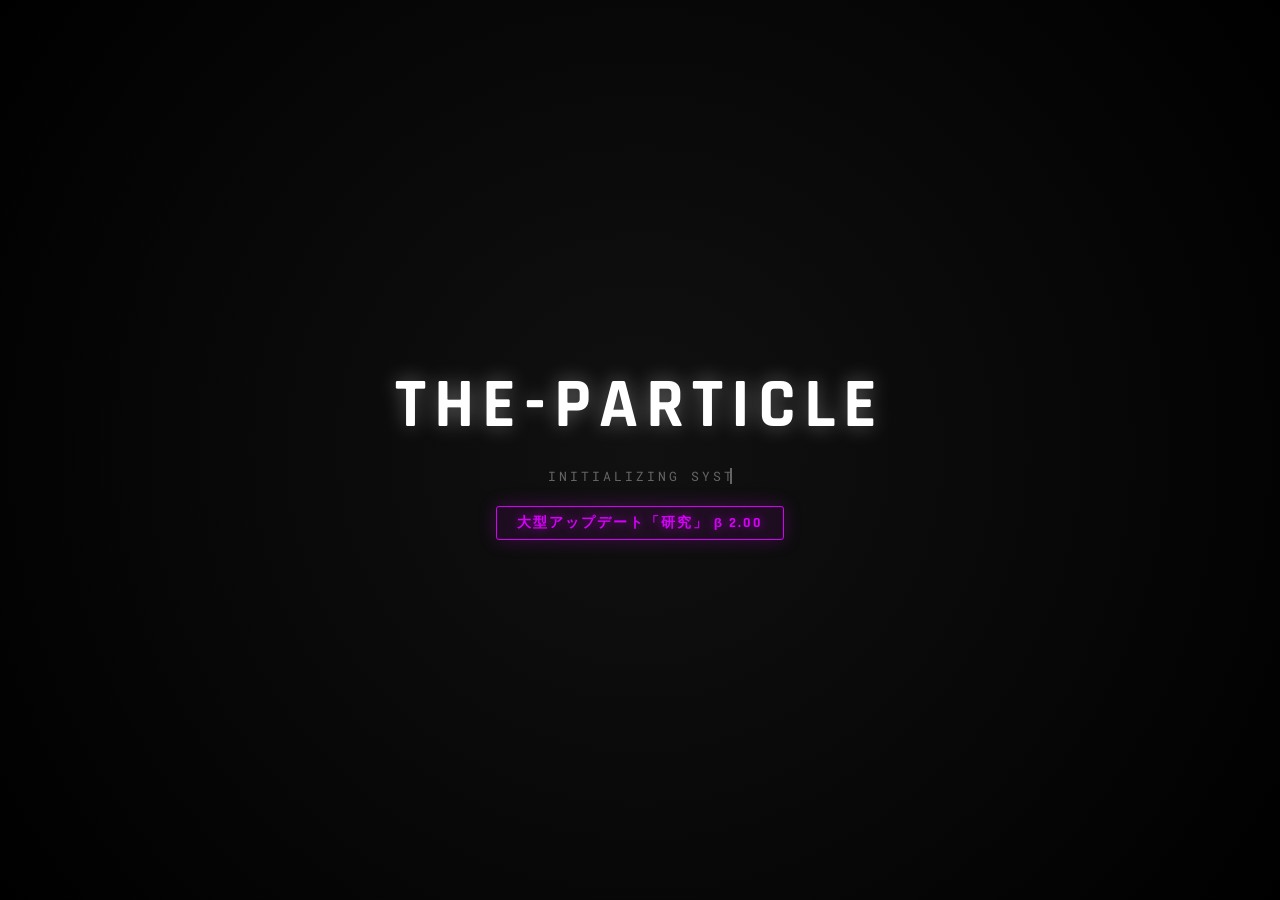
==== commit 58115419: "Add files via upload" ====
--- a/index.html
+++ b/index.html
@@ -14,6 +14,7 @@
   <div id="boot-splash">
     <h1>the-Particle</h1>
     <p>INITIALIZING SYSTEM...</p>
+    <div class="boot-update-badge">大型アップデート「研究」 β 2.00</div>
   </div>
 
   <!-- 初回起動時の言語選択 -->
@@ -37,6 +38,25 @@
     <div class="crunch-message">
       <h1 data-i18n="main.crunchTitle">BIG CRUNCH</h1>
       <p data-i18n="main.crunchMessage">宇宙データを再構築中...</p>
+    </div>
+  </div>
+
+  <!-- Break Infinity 解放演出: 空間そのものにひびが入り、砕け散って向こう側の裂け目が見える -->
+  <div id="breakinfinity-overlay" class="bi-overlay">
+    <div class="bi-void-reveal"></div>
+    <svg id="bi-space-cracks" class="bi-space-cracks" xmlns="http://www.w3.org/2000/svg"></svg>
+    <div class="bi-space-shards" id="bi-space-shards-container"></div>
+
+    <div class="bi-glow"></div>
+    <svg class="bi-infinity-svg" viewBox="0 0 300 150" xmlns="http://www.w3.org/2000/svg">
+      <path class="bi-infinity-path" d="M75,75 C75,42 110,42 150,75 C190,108 225,108 225,75 C225,42 190,42 150,75 C110,108 75,108 75,75 Z"/>
+    </svg>
+    <svg id="bi-local-cracks" class="bi-local-cracks" viewBox="0 0 300 150" xmlns="http://www.w3.org/2000/svg"></svg>
+    <div class="bi-shards" id="bi-shards-container"></div>
+    <div class="bi-flash"></div>
+    <div class="bi-message">
+      <h1 data-i18n="bi.unlockedMsg1">LIMIT BROKEN</h1>
+      <p data-i18n="bi.unlockedMsg2">上限解除済み・1.78e308を超えて進行できます</p>
     </div>
   </div>
 
@@ -94,8 +114,12 @@
         <button class="tab-btn" id="tab-btn-infinity" data-i18n="nav.infinity" onclick="switchTab('infinity', this)" style="display:none; color:#d500f9; border-color:#d500f9;">∞ INFINITY</button>
         <!-- チャレンジタブ（Big Crunch 5回以上で解放） -->
         <button class="tab-btn" id="tab-btn-challenge" data-i18n="nav.challenge" onclick="switchTab('challenge', this)" style="display:none;">チャレンジ</button>
+        <!-- 研究タブ（チャレンジ7クリアで解放） -->
+        <button class="tab-btn" id="tab-btn-research" data-i18n="nav.research" onclick="switchTab('research', this)" style="display:none; color:#ff2fd0; border-color:#ff2fd0;">研究</button>
         <button class="tab-btn" id="tab-btn-automation" data-i18n="nav.automation" onclick="switchTab('automation', this)" style="display:none;">自動化</button>
         <button class="tab-btn" data-i18n="nav.settings" onclick="switchTab('settings', this)">設定</button>
+        <!-- チートタブ（コンソールの秘密コマンドで解放されるまで非表示） -->
+        <button class="tab-btn" id="tab-btn-cheat" onclick="switchTab('cheat', this)" style="display:none; color:#ff0055; border-color:#ff0055;">CHEAT</button>
       </div>
     </nav>
 
@@ -122,6 +146,8 @@
               <span id="linac-mult-inline" class="linac-mult">x1.20</span>
               <button id="btn-linac" class="linac-btn" data-i18n="main.linac" onclick="doLinac()">ライナック</button>
               <button id="btn-shift" class="linac-btn shift" data-i18n="main.shift" onclick="doLinacShift()" style="display:none;">シフト</button>
+              <span id="bigcrunch-mult-inline" class="linac-mult crunch-mult" style="display:none;">x1</span>
+              <button id="btn-bigcrunch" class="linac-btn crunch" data-i18n="main.bigCrunch" onclick="doManualBigCrunch()" style="display:none;">ビッグクランチ</button>
             </div>
           </div>
 
@@ -164,8 +190,12 @@
           <span id="stat-time" class="stat-val">00:00:00</span>
         </div>
         <div class="stat-row">
-          <span class="stat-label" data-i18n="stats.totalPlaytime">総プレイ時間(全リセット含む)</span>
+          <span class="stat-label" data-i18n="stats.totalPlaytime">総経過時間</span>
           <span id="stat-total-playtime" class="stat-val">00:00:00</span>
+        </div>
+        <div class="stat-row">
+          <span class="stat-label" data-i18n="stats.uncorrectedPlaytime">未補正プレイ時間</span>
+          <span id="stat-uncorrected-playtime" class="stat-val">00:00:00</span>
         </div>
         <div class="stat-row">
           <span class="stat-label" data-i18n="stats.totalProduced">総粒子生産量</span>
@@ -336,6 +366,43 @@
         </div>
       </section>
 
+      <!-- チートタブ（コンソールの秘密コマンドで解放される。開発・検証用） -->
+      <section id="tab-cheat" class="sidebar-content screen-page">
+        <h3 style="color:#ff0055;">⚠ CHEAT PANEL</h3>
+        <p style="font-size:0.8rem; color:#aaa; margin-bottom:15px;">数値を直接書き換えます。セーブデータが壊れる可能性があるため、事前にセーブデータの書き出しを推奨します。</p>
+
+        <div class="select-wrapper" style="margin-top:10px;">
+          <label style="display:block; font-size:0.8rem; color:#888; margin-bottom:5px;">粒子数 (particles)</label>
+          <input type="text" id="cheat-particles" class="cheat-input" placeholder="例: 1e50">
+        </div>
+        <div class="select-wrapper" style="margin-top:10px;">
+          <label style="display:block; font-size:0.8rem; color:#888; margin-bottom:5px;">インフィニティポイント (IP)</label>
+          <input type="text" id="cheat-ip" class="cheat-input" placeholder="例: 1e10">
+        </div>
+        <div class="select-wrapper" style="margin-top:10px;">
+          <label style="display:block; font-size:0.8rem; color:#888; margin-bottom:5px;">実績ポイント (AP)</label>
+          <input type="text" id="cheat-ap" class="cheat-input" placeholder="例: 100">
+        </div>
+        <div class="select-wrapper" style="margin-top:10px;">
+          <label style="display:block; font-size:0.8rem; color:#888; margin-bottom:5px;">ライナック回数</label>
+          <input type="text" id="cheat-linacs" class="cheat-input" placeholder="例: 5">
+        </div>
+        <div class="select-wrapper" style="margin-top:10px;">
+          <label style="display:block; font-size:0.8rem; color:#888; margin-bottom:5px;">シフト回数</label>
+          <input type="text" id="cheat-shifts" class="cheat-input" placeholder="例: 2">
+        </div>
+        <div class="select-wrapper" style="margin-top:10px;">
+          <label style="display:block; font-size:0.8rem; color:#888; margin-bottom:5px;">Time Flux 所持量（秒）</label>
+          <input type="text" id="cheat-tf-time" class="cheat-input" placeholder="例: 3600">
+        </div>
+
+        <h4 style="margin-top:20px; color:#ff0055;">Accelerator 所持数 (Mk.1〜Mk.8)</h4>
+        <div id="cheat-gen-list" style="display:flex; flex-direction:column; gap:8px; margin-top:8px;"><!-- JSで生成されます --></div>
+
+        <button class="ui-btn danger" style="margin-top:20px;" onclick="applyCheatValues()">適用する</button>
+        <div class="status-text" id="cheat-status" style="margin-top:8px; font-size:0.8em; color:#888;"></div>
+      </section>
+
       <!-- Infinity画面 -->
       <section id="tab-infinity" class="sidebar-content screen-page">
         <div class="inf-subtabs">
@@ -368,7 +435,7 @@
               <span class="stat-val" id="bi-unlock-ip-display">0</span>
             </div>
             <button id="btn-break-infinity-unlock" class="ui-btn" style="border-color:#ff0055; color:#ff0055; margin-top:10px;" onclick="tryUnlockBreakInfinity()">
-              上限を解除 (必要: 1.00e50 IP)
+              上限を解除（研究P-30が必要）
             </button>
             <div id="break-infinity-unlocked-msg" style="display:none; color:#ff0055; text-align:center; border:1px solid #ff0055; padding:10px;">
               <strong data-i18n="bi.unlockedMsg1">LIMIT BROKEN</strong><br>
@@ -386,6 +453,21 @@
       <section id="tab-challenge" class="sidebar-content screen-page">
         <h3 data-i18n="challenge.header">チャレンジ</h3>
         <div id="challenge-list"><!-- JSで生成されます --></div>
+      </section>
+
+      <section id="tab-research" class="sidebar-content screen-page">
+        <h3 data-i18n="research.header">研究</h3>
+        <p style="font-size:0.8rem; color:#aaa; margin-bottom:10px;" data-i18n="research.desc">
+          チャレンジ7クリアで解放。IPを消費してノードを研究し、恒久的な強化を得る。依存関係を満たしたノードのみ研究できる。
+        </p>
+        <div class="stat-row">
+          <span class="stat-label" data-i18n="research.currentIP">所持 IP</span>
+          <span class="stat-val" id="research-ip-display">0</span>
+        </div>
+        <div id="research-tree-wrap">
+          <svg id="research-lines"></svg>
+          <div id="research-grid"><!-- JSで生成されます --></div>
+        </div>
       </section>
 
     </div>
--- a/style.css
+++ b/style.css
@@ -1,365 +1,447 @@
-@import url('https://fonts.googleapis.com/css2?family=Rajdhani:wght@400;600;700&family=Roboto+Mono:wght@300;500;700&display=swap');
-
-:root {
-  --bg-core: #050507;
-  --bg-sidebar: rgba(10, 10, 12, 0.95);
-  --color-main: #00ff9d;
-  --color-main-rgb: 0, 255, 157;
-  --color-accent: #00bcd4;
-  --color-gold: #ffb300;
-  --color-danger: #ff2e63;
-  --color-infinity: #d500f9;
-  --text-primary: #e0e0e0;
-  --text-dim: #6c757d;
-  --font-tech: 'Rajdhani', sans-serif;
-  --font-mono: 'Roboto Mono', monospace;
-}
-
-* { box-sizing: border-box; }
-
-body {
-  background-color: var(--bg-core);
-  background-image: radial-gradient(circle at 50% 50%, #111 0%, #000 100%);
-  color: var(--text-primary);
-  font-family: var(--font-tech);
-  margin: 0;
-  height: 100vh;
-  overflow: hidden;
-}
-
-/* CRT Effect */
-body::before {
-  content: "";
-  position: fixed;
-  top: 0; left: 0; width: 100%; height: 100%;
-  background: linear-gradient(rgba(18, 16, 16, 0) 50%, rgba(0, 0, 0, 0.25) 50%), 
-              linear-gradient(90deg, rgba(255, 0, 0, 0.06), rgba(0, 255, 0, 0.02), rgba(0, 0, 255, 0.06));
-  background-size: 100% 2px, 3px 100%;
-  pointer-events: none;
-  z-index: 0;
-}
-
-::-webkit-scrollbar { width: 6px; height: 6px; }
-::-webkit-scrollbar-track { background: #000; }
-::-webkit-scrollbar-thumb { background: #333; border-radius: 3px; }
-::-webkit-scrollbar-thumb:hover { background: var(--color-main); }
-
-/* 起動演出（ロゴ表示） */
-#boot-splash {
-  position: fixed; inset: 0; z-index: 10000;
-  background-color: var(--bg-core);
-  background-image: radial-gradient(circle at 50% 50%, #111 0%, #000 100%);
-  display: flex; flex-direction: column; align-items: center; justify-content: center;
-  opacity: 1; transition: opacity 0.7s ease;
-}
-#boot-splash.fade-out { opacity: 0; pointer-events: none; }
-#boot-splash h1 {
-  font-family: var(--font-tech); font-size: 4.4rem; font-weight: 700; letter-spacing: 8px;
-  color: #fff; text-shadow: 0 0 20px rgba(255,255,255,0.35);
-  margin: 0; opacity: 0;
-  animation: bootTitleIn 1.3s ease forwards;
-}
-#boot-splash p {
-  font-family: var(--font-mono); color: #888; letter-spacing: 3px; font-size: 0.8rem;
-  margin: 18px 0 0 0; opacity: 0;
-  white-space: nowrap; overflow: hidden; width: 0; border-right: 2px solid #888;
-  animation: bootTyping 1.3s steps(23, end) 0.8s forwards, bootFadeIn 0.1s linear 0.8s forwards;
-}
-@keyframes bootTitleIn {
-  0% { opacity: 0; transform: scale(0.92) translateY(8px); letter-spacing: 18px; filter: blur(8px); }
-  100% { opacity: 1; transform: scale(1) translateY(0); letter-spacing: 8px; filter: blur(0); }
-}
-@keyframes bootFadeIn { to { opacity: 0.7; } }
-@keyframes bootTyping { from { width: 0; } to { width: 23ch; } }
-
-/* Layout: 画面全体を切り替えるタブ方式 */
-.app-wrapper {
-  display: flex;
-  flex-direction: column;
-  width: 100%;
-  height: 100%;
-  position: relative;
-  z-index: 1;
-}
-
-/* 上部ナビゲーション */
-.main-nav {
-  flex-shrink: 0;
-  width: 100%;
-  background: rgba(0, 0, 0, 0.55);
-  border-bottom: 1px solid rgba(var(--color-main-rgb), 0.15);
-  backdrop-filter: blur(10px);
-  z-index: 100;
-}
-.main-tab-container {
-  max-width: 900px;
-  margin: 0 auto;
-}
-
-/* 画面切り替えコンテナ */
-.screens {
-  flex: 1;
-  position: relative;
-  overflow: hidden;
-}
-
-.game-panel {
-  flex: 1;
-  display: flex;
-  flex-direction: column;
-  padding: 15px 40px 20px;
-  overflow: hidden;
-  position: relative;
-  max-width: 1200px;
-  margin: 0 auto;
-  width: 100%;
-}
-
-/* Header */
-header {
-  text-align: center;
-  margin-bottom: 30px;
-  position: relative;
-  padding-bottom: 20px;
-  border-bottom: 1px solid rgba(var(--color-main-rgb), 0.1);
-}
-header::after {
-  content: ""; position: absolute; bottom: -1px; left: 50%;
-  width: 0%; height: 1px; background: var(--color-main);
-  transition: width 0.5s ease; transform: translateX(-50%);
-  box-shadow: 0 0 10px var(--color-main);
-}
-header:hover::after { width: 80%; }
-
-h1 { font-size: 1rem; letter-spacing: 0.5em; color: var(--text-dim); text-transform: uppercase; margin-bottom: 10px; opacity: 0.7; }
-.currency-container h2 { font-family: var(--font-mono); font-size: 3.5rem; margin: 0; font-weight: 300; color: #fff; text-shadow: 0 0 20px rgba(var(--color-main-rgb), 0.4); word-break: break-all; overflow-wrap: anywhere; max-width: 100%; }
-#pps-display { font-family: var(--font-mono); color: var(--color-main); font-size: 1rem; margin-top: 5px; opacity: 0.8; }
-
-/* 粒子数・Accelerator所持数の表示サイズ設定（設定画面から変更可能） */
-body.particle-size-small .currency-container h2 { font-size: 2.1rem; }
-body.particle-size-small #pps-display { font-size: 0.85rem; }
-body.particle-size-small .gen-amount { font-size: 0.75rem; }
-
-body.particle-size-medium .currency-container h2 { font-size: 3.5rem; }
-body.particle-size-medium #pps-display { font-size: 1rem; }
-body.particle-size-medium .gen-amount { font-size: 0.85rem; }
-
-body.particle-size-large .currency-container h2 { font-size: 4.6rem; }
-body.particle-size-large #pps-display { font-size: 1.2rem; }
-body.particle-size-large .gen-amount { font-size: 0.95rem; }
-
-/* 粒子数の横に配置するライナックコントロール */
-.currency-row {
-  display: flex; align-items: center; justify-content: center;
-  gap: 20px; flex-wrap: wrap;
-}
-.linac-inline {
-  display: flex; align-items: center; gap: 8px;
-  padding: 6px 12px; border: 1px solid var(--color-gold);
-  background: rgba(255, 179, 0, 0.06); border-radius: 4px;
-}
-.linac-mult {
-  font-family: var(--font-mono); color: var(--color-gold); font-weight: bold; font-size: 0.9rem;
-}
-.linac-btn {
-  padding: 6px 16px; border: none; background: var(--color-gold); color: #000;
-  font-family: var(--font-tech); font-weight: 700; font-size: 0.8rem; letter-spacing: 0.5px;
-  text-transform: uppercase; cursor: pointer; transition: all 0.2s;
-  clip-path: polygon(6px 0, 100% 0, 100% calc(100% - 6px), calc(100% - 6px) 100%, 0 100%, 0 6px);
-}
-.linac-btn:hover { transform: translateY(-1px); box-shadow: 0 0 15px var(--color-gold); }
-.linac-btn.disabled { background: #333; color: #555; cursor: not-allowed; box-shadow: none; transform:none; }
-.linac-btn.shift { background: var(--color-danger); }
-.linac-btn.shift:hover { box-shadow: 0 0 15px var(--color-danger); }
-
-#ip-display-container {
-  margin-top: 15px; padding: 5px 15px; background: rgba(213, 0, 249, 0.1);
-  border: 1px solid var(--color-infinity); display: inline-block; border-radius: 20px;
-  box-shadow: 0 0 15px rgba(213, 0, 249, 0.2);
-  animation: pulseInfinity 3s infinite ease-in-out;
-}
-#ip-val { font-family: var(--font-mono); font-weight: bold; color: #fff; }
-@keyframes pulseInfinity {
-  0%, 100% { box-shadow: 0 0 10px rgba(213, 0, 249, 0.2); }
-  50% { box-shadow: 0 0 25px rgba(213, 0, 249, 0.6); }
-}
-
-/* Controls */
-.shift-bar {
-  background: rgba(0, 188, 212, 0.1); border-left: 3px solid var(--color-accent);
-  padding: 10px 20px; margin-bottom: 20px; display: flex; align-items: center; justify-content: center;
-  gap: 15px; font-family: var(--font-mono); font-size: 0.9rem;
-  box-shadow: 0 0 20px rgba(0, 188, 212, 0.05);
-}
-
-.control-bar {
-  display: flex; justify-content: flex-end; align-items: center;
-  margin-bottom: 15px; border-bottom: 1px solid rgba(255,255,255,0.05); padding-bottom: 10px;
-}
-.control-label { font-size: 0.8rem; text-transform: uppercase; letter-spacing: 1px; margin-right: 15px; color: var(--text-dim); }
-.toggle-group { display: flex; background: #111; border-radius: 4px; padding: 3px; border: 1px solid #333; }
-.toggle-btn {
-  background: transparent; border: none; color: #777; font-family: var(--font-mono); font-size: 0.8rem;
-  padding: 5px 15px; cursor: pointer; transition: all 0.3s; border-radius: 2px;
-}
-.toggle-btn:hover { color: #fff; }
-.toggle-btn.active {
-  background: var(--color-main); color: #000; font-weight: bold;
-  box-shadow: 0 0 10px rgba(var(--color-main-rgb), 0.3);
-}
-
-/* Generators */
-#generator-container {
-  flex: 1; overflow-y: auto; padding-right: 10px;
-  mask-image: linear-gradient(to bottom, black 90%, transparent 100%);
-}
-.generator-row {
-  display: flex; align-items: center; justify-content: space-between;
-  background: rgba(255, 255, 255, 0.03); border: 1px solid rgba(255, 255, 255, 0.05);
-  margin-bottom: 10px; padding: 15px 20px; border-radius: 4px;
-  position: relative; overflow: hidden; transition: all 0.2s ease; backdrop-filter: blur(5px);
-}
-.generator-row:hover {
-  background: rgba(255, 255, 255, 0.07); border-color: rgba(var(--color-main-rgb), 0.3);
-  transform: translateX(5px); box-shadow: -5px 0 15px rgba(0,0,0,0.5);
-}
-.generator-row:hover::before {
-  content: ""; position: absolute; top: 0; left: 0; width: 4px; height: 100%;
-  background: var(--color-main); box-shadow: 0 0 10px var(--color-main);
-}
-.gen-info { flex: 1; }
-.gen-name { font-size: 1.1rem; font-weight: 700; text-transform: uppercase; color: #fff; letter-spacing: 1px; margin-bottom: 5px; display: flex; align-items: center; }
-.gen-amount { font-family: var(--font-mono); font-size: 0.85rem; color: var(--text-dim); }
-.gen-multiplier { font-family: var(--font-mono); color: var(--color-main); margin-left: 15px; font-weight: bold; }
-
-.auto-badge {
-  font-family: var(--font-tech); font-size: 0.7rem; padding: 2px 8px;
-  background: #1a1a1a; border: 1px solid #333; color: #555;
-  margin-left: 10px; border-radius: 2px; letter-spacing: 0.5px; transition: all 0.3s;
-}
-.auto-badge.active {
-  background: rgba(var(--color-main-rgb), 0.1); border-color: var(--color-main); color: var(--color-main);
-  box-shadow: 0 0 8px rgba(var(--color-main-rgb), 0.2);
-}
-
-.btn-group { display: flex; flex-direction: column; gap: 8px; min-width: 140px; }
-button { outline: none; cursor: pointer; font-family: var(--font-tech); text-transform: uppercase; user-select: none; }
-
-.buy-btn {
-  background: transparent; border: 1px solid var(--color-main); color: var(--color-main);
-  padding: 8px 0; font-size: 0.9rem; font-weight: 600; letter-spacing: 1px;
-  transition: all 0.2s; position: relative; overflow: hidden; z-index: 1;
-}
-.buy-btn::before {
-  content: ""; position: absolute; top: 0; left: 0; width: 0%; height: 100%;
-  background: var(--color-main); z-index: -1; transition: width 0.2s ease;
-}
-.buy-btn:hover::before { width: 100%; }
-.buy-btn:hover { color: #000; box-shadow: 0 0 15px rgba(var(--color-main-rgb), 0.4); }
-.buy-btn.max { border-color: var(--color-accent); color: var(--color-accent); font-size: 0.75rem; }
-.buy-btn.max::before { background: var(--color-accent); }
-.buy-btn.max:hover { color: #000; box-shadow: 0 0 15px rgba(0, 188, 212, 0.4); }
-.buy-btn.disabled { border-color: #333; color: #444; background: transparent; cursor: not-allowed; box-shadow: none; }
-.buy-btn.disabled::before { display: none; }
-
-/* 上部ナビゲーション（旧サイドバータブを流用） */
-.tab-container { flex: 1; display: flex; gap: 5px; }
-.main-tab-container { padding: 0 10px; }
-.tab-btn {
-  flex: 1; padding: 12px 0; background: rgba(255, 255, 255, 0.02);
-  border: 1px solid rgba(255, 255, 255, 0.05); border-bottom: none;
-  color: #666; font-family: var(--font-tech); text-transform: uppercase;
-  cursor: pointer; transition: all 0.3s; position: relative;
-  clip-path: polygon(10px 0, 100% 0, 100% 100%, 0 100%, 0 10px);
-}
-.tab-btn:hover { background: rgba(255, 255, 255, 0.05); color: #fff; }
-.tab-btn.active {
-  background: linear-gradient(to top, rgba(var(--color-main-rgb), 0.1), transparent);
-  color: var(--color-main); border-color: var(--color-main);
-  text-shadow: 0 0 8px var(--color-main);
-}
-.tab-btn.active::before {
-  content: ""; position: absolute; top: 0; left: 0; width: 100%; height: 2px;
-  background: var(--color-main); box-shadow: 0 0 10px var(--color-main);
-}
-
-/* 画面（旧サイドバータブ中身）: フルスクリーン表示用 */
-.screen-page {
-  height: 100%; overflow-y: auto; padding: 30px 40px;
-  max-width: 800px; margin: 0 auto;
-}
-.screen-page h3 {
-  color: var(--color-main); font-size: 0.9rem; border-bottom: 1px solid var(--color-main);
-  padding-bottom: 5px; margin: 25px 0 15px 0; letter-spacing: 2px; text-transform: uppercase;
-}
-.screen-page h3:first-child { margin-top: 0; }
-.stat-row { display: flex; justify-content: space-between; align-items: center; padding: 8px 0; border-bottom: 1px solid rgba(255,255,255,0.05); }
-.stat-label { color: #888; font-size: 0.9rem; }
-.stat-val { color: #fff; font-family: var(--font-mono); font-weight: bold; }
-
-.select-wrapper { width: 100%; position: relative; margin-bottom: 10px; }
-select { width: 100%; padding: 10px; background: #111; color: #fff; border: 1px solid #444; font-family: var(--font-mono); cursor: pointer; }
-.ui-btn {
-  width: 100%; padding: 12px; margin-top: 10px; background: #222; color: #aaa;
-  border: 1px solid #555; font-family: var(--font-tech); font-weight: 600; text-transform: uppercase;
-  transition: all 0.2s; cursor: pointer;
-}
+@import url('https://fonts.googleapis.com/css2?family=Rajdhani:wght@400;600;700&family=Roboto+Mono:wght@300;500;700&family=Merriweather:wght@400;700&family=Orbitron:wght@400;600;800&family=Audiowide&display=swap');
+
+:root {
+  --bg-core: #050507;
+  --bg-sidebar: rgba(10, 10, 12, 0.95);
+  --color-main: #00ff9d;
+  --color-main-rgb: 0, 255, 157;
+  --color-accent: #00bcd4;
+  --color-gold: #ffb300;
+  --color-danger: #ff2e63;
+  --color-infinity: #d500f9;
+  --text-primary: #e0e0e0;
+  --text-dim: #6c757d;
+  --font-tech: 'Rajdhani', sans-serif;
+  --font-mono: 'Roboto Mono', monospace;
+}
+
+* { box-sizing: border-box; }
+
+body {
+  background-color: var(--bg-core);
+  background-image: radial-gradient(circle at 50% 50%, #111 0%, #000 100%);
+  color: var(--text-primary);
+  font-family: var(--font-tech);
+  margin: 0;
+  height: 100vh;
+  overflow: hidden;
+}
+
+/* CRT Effect */
+body::before {
+  content: "";
+  position: fixed;
+  top: 0; left: 0; width: 100%; height: 100%;
+  background: linear-gradient(rgba(18, 16, 16, 0) 50%, rgba(0, 0, 0, 0.25) 50%), 
+              linear-gradient(90deg, rgba(255, 0, 0, 0.06), rgba(0, 255, 0, 0.02), rgba(0, 0, 255, 0.06));
+  background-size: 100% 2px, 3px 100%;
+  pointer-events: none;
+  z-index: 0;
+}
+
+::-webkit-scrollbar { width: 6px; height: 6px; }
+::-webkit-scrollbar-track { background: #000; }
+::-webkit-scrollbar-thumb { background: #333; border-radius: 3px; }
+::-webkit-scrollbar-thumb:hover { background: var(--color-main); }
+
+/* 起動演出（ロゴ表示） */
+#boot-splash {
+  position: fixed; inset: 0; z-index: 10000;
+  background-color: var(--bg-core);
+  background-image: radial-gradient(circle at 50% 50%, #111 0%, #000 100%);
+  display: flex; flex-direction: column; align-items: center; justify-content: center;
+  opacity: 1; transition: opacity 0.7s ease;
+}
+#boot-splash.fade-out { opacity: 0; pointer-events: none; }
+#boot-splash h1 {
+  font-family: var(--font-tech); font-size: 4.4rem; font-weight: 700; letter-spacing: 8px;
+  color: #fff; text-shadow: 0 0 20px rgba(255,255,255,0.35);
+  margin: 0; opacity: 0;
+  animation: bootTitleIn 1.3s ease forwards;
+}
+#boot-splash p {
+  font-family: var(--font-mono); color: #888; letter-spacing: 3px; font-size: 0.8rem;
+  margin: 18px 0 0 0; opacity: 0;
+  white-space: nowrap; overflow: hidden; width: 0; border-right: 2px solid #888;
+  animation: bootTyping 1.3s steps(23, end) 0.8s forwards, bootFadeIn 0.1s linear 0.8s forwards;
+}
+@keyframes bootTitleIn {
+  0% { opacity: 0; transform: scale(0.92) translateY(8px); letter-spacing: 18px; filter: blur(8px); }
+  100% { opacity: 1; transform: scale(1) translateY(0); letter-spacing: 8px; filter: blur(0); }
+}
+@keyframes bootFadeIn { to { opacity: 0.7; } }
+@keyframes bootTyping { from { width: 0; } to { width: 23ch; } }
+
+/* 起動演出のタイトルコール: アップデート告知バッジ（タイピング演出の後に登場） */
+#boot-splash .boot-update-badge {
+  margin-top: 22px;
+  padding: 7px 20px;
+  font-family: var(--font-tech);
+  font-size: 0.85rem;
+  font-weight: 700;
+  letter-spacing: 2px;
+  color: var(--color-infinity);
+  border: 1px solid var(--color-infinity);
+  border-radius: 3px;
+  background: rgba(var(--color-infinity-rgb, 213,0,249), 0.08);
+  text-shadow: 0 0 10px rgba(213, 0, 249, 0.6);
+  box-shadow: 0 0 18px rgba(213, 0, 249, 0.25);
+  opacity: 0;
+  transform: translateY(6px) scale(0.95);
+  animation: bootBadgeIn 0.6s ease 2.3s forwards;
+}
+@keyframes bootBadgeIn {
+  0% { opacity: 0; transform: translateY(6px) scale(0.95); }
+  60% { opacity: 1; transform: translateY(-2px) scale(1.03); }
+  100% { opacity: 1; transform: translateY(0) scale(1); }
+}
+
+/* Layout: 画面全体を切り替えるタブ方式 */
+.app-wrapper {
+  display: flex;
+  flex-direction: column;
+  width: 100%;
+  height: 100%;
+  position: relative;
+  z-index: 1;
+}
+
+/* 上部ナビゲーション */
+.main-nav {
+  flex-shrink: 0;
+  width: 100%;
+  background: rgba(0, 0, 0, 0.55);
+  border-bottom: 1px solid rgba(var(--color-main-rgb), 0.15);
+  backdrop-filter: blur(10px);
+  z-index: 100;
+}
+.main-tab-container {
+  max-width: 900px;
+  margin: 0 auto;
+}
+
+/* 画面切り替えコンテナ */
+.screens {
+  flex: 1;
+  position: relative;
+  overflow: hidden;
+}
+
+.game-panel {
+  flex: 1;
+  display: flex;
+  flex-direction: column;
+  padding: 15px 40px 20px;
+  overflow: hidden;
+  position: relative;
+  max-width: 1200px;
+  margin: 0 auto;
+  width: 100%;
+}
+
+/* Header */
+header {
+  text-align: center;
+  margin-bottom: 30px;
+  position: relative;
+  padding-bottom: 20px;
+  border-bottom: 1px solid rgba(var(--color-main-rgb), 0.1);
+}
+header::after {
+  content: ""; position: absolute; bottom: -1px; left: 50%;
+  width: 0%; height: 1px; background: var(--color-main);
+  transition: width 0.5s ease; transform: translateX(-50%);
+  box-shadow: 0 0 10px var(--color-main);
+}
+header:hover::after { width: 80%; }
+
+h1 { font-size: 1rem; letter-spacing: 0.5em; color: var(--text-dim); text-transform: uppercase; margin-bottom: 10px; opacity: 0.7; }
+.currency-container h2 { font-family: var(--font-mono); font-size: 3.5rem; margin: 0; font-weight: 300; color: #fff; text-shadow: 0 0 20px rgba(var(--color-main-rgb), 0.4); word-break: break-all; overflow-wrap: anywhere; max-width: 100%; }
+#pps-display { font-family: var(--font-mono); color: var(--color-main); font-size: 1rem; margin-top: 5px; opacity: 0.8; }
+
+/* 粒子数・Accelerator所持数の表示サイズ設定（設定画面から変更可能） */
+body.particle-size-small .currency-container h2 { font-size: 2.1rem; }
+body.particle-size-small #pps-display { font-size: 0.85rem; }
+body.particle-size-small .gen-amount { font-size: 0.75rem; }
+
+body.particle-size-medium .currency-container h2 { font-size: 3.5rem; }
+body.particle-size-medium #pps-display { font-size: 1rem; }
+body.particle-size-medium .gen-amount { font-size: 0.85rem; }
+
+body.particle-size-large .currency-container h2 { font-size: 4.6rem; }
+body.particle-size-large #pps-display { font-size: 1.2rem; }
+body.particle-size-large .gen-amount { font-size: 0.95rem; }
+
+/* 粒子数の横に配置するライナックコントロール */
+.currency-row {
+  display: flex; align-items: center; justify-content: center;
+  gap: 20px; flex-wrap: wrap;
+}
+.linac-inline {
+  display: flex; align-items: center; gap: 8px;
+  padding: 6px 12px; border: 1px solid var(--color-gold);
+  background: rgba(255, 179, 0, 0.06); border-radius: 4px;
+}
+.linac-mult {
+  font-family: var(--font-mono); color: var(--color-gold); font-weight: bold; font-size: 0.9rem;
+}
+.linac-btn {
+  padding: 6px 16px; border: none; background: var(--color-gold); color: #000;
+  font-family: var(--font-tech); font-weight: 700; font-size: 0.8rem; letter-spacing: 0.5px;
+  text-transform: uppercase; cursor: pointer; transition: all 0.2s;
+  clip-path: polygon(6px 0, 100% 0, 100% calc(100% - 6px), calc(100% - 6px) 100%, 0 100%, 0 6px);
+}
+.linac-btn:hover { transform: translateY(-1px); box-shadow: 0 0 15px var(--color-gold); }
+.linac-btn.disabled { background: #333; color: #555; cursor: not-allowed; box-shadow: none; transform:none; }
+.linac-btn.shift { background: var(--color-danger); }
+.linac-btn.shift:hover { box-shadow: 0 0 15px var(--color-danger); }
+.linac-btn.crunch { background: #ff0055; color: #fff; }
+.linac-btn.crunch:hover { box-shadow: 0 0 15px #ff0055; }
+.linac-mult.crunch-mult { color: #ff0055; }
+
+#ip-display-container {
+  margin-top: 15px; padding: 5px 15px; background: rgba(213, 0, 249, 0.1);
+  border: 1px solid var(--color-infinity); display: inline-block; border-radius: 20px;
+  box-shadow: 0 0 15px rgba(213, 0, 249, 0.2);
+  animation: pulseInfinity 3s infinite ease-in-out;
+}
+#ip-val { font-family: var(--font-mono); font-weight: bold; color: #fff; }
+@keyframes pulseInfinity {
+  0%, 100% { box-shadow: 0 0 10px rgba(213, 0, 249, 0.2); }
+  50% { box-shadow: 0 0 25px rgba(213, 0, 249, 0.6); }
+}
+
+/* Controls */
+.shift-bar {
+  background: rgba(0, 188, 212, 0.1); border-left: 3px solid var(--color-accent);
+  padding: 10px 20px; margin-bottom: 20px; display: flex; align-items: center; justify-content: center;
+  gap: 15px; font-family: var(--font-mono); font-size: 0.9rem;
+  box-shadow: 0 0 20px rgba(0, 188, 212, 0.05);
+}
+
+.control-bar {
+  display: flex; justify-content: flex-end; align-items: center;
+  margin-bottom: 15px; border-bottom: 1px solid rgba(255,255,255,0.05); padding-bottom: 10px;
+}
+.control-label { font-size: 0.8rem; text-transform: uppercase; letter-spacing: 1px; margin-right: 15px; color: var(--text-dim); }
+.toggle-group { display: flex; background: #111; border-radius: 4px; padding: 3px; border: 1px solid #333; }
+.toggle-btn {
+  background: transparent; border: none; color: #777; font-family: var(--font-mono); font-size: 0.8rem;
+  padding: 5px 15px; cursor: pointer; transition: all 0.3s; border-radius: 2px;
+}
+.toggle-btn:hover { color: #fff; }
+.toggle-btn.active {
+  background: var(--color-main); color: #000; font-weight: bold;
+  box-shadow: 0 0 10px rgba(var(--color-main-rgb), 0.3);
+}
+
+/* Generators */
+#generator-container {
+  flex: 1; overflow-y: auto; padding-right: 10px;
+  mask-image: linear-gradient(to bottom, black 90%, transparent 100%);
+}
+.generator-row {
+  display: flex; align-items: center; justify-content: space-between;
+  background: rgba(255, 255, 255, 0.03); border: 1px solid rgba(255, 255, 255, 0.05);
+  margin-bottom: 10px; padding: 15px 20px; border-radius: 4px;
+  position: relative; overflow: hidden; transition: all 0.2s ease; backdrop-filter: blur(5px);
+}
+.generator-row:hover {
+  background: rgba(255, 255, 255, 0.07); border-color: rgba(var(--color-main-rgb), 0.3);
+  transform: translateX(5px); box-shadow: -5px 0 15px rgba(0,0,0,0.5);
+}
+.generator-row:hover::before {
+  content: ""; position: absolute; top: 0; left: 0; width: 4px; height: 100%;
+  background: var(--color-main); box-shadow: 0 0 10px var(--color-main);
+}
+.gen-info { flex: 1; }
+.gen-name { font-size: 1.1rem; font-weight: 700; text-transform: uppercase; color: #fff; letter-spacing: 1px; margin-bottom: 5px; display: flex; align-items: center; }
+.gen-amount { font-family: var(--font-mono); font-size: 0.85rem; color: var(--text-dim); }
+.gen-multiplier { font-family: var(--font-mono); color: var(--color-main); margin-left: 15px; font-weight: bold; }
+
+.auto-badge {
+  font-family: var(--font-tech); font-size: 0.7rem; padding: 2px 8px;
+  background: #1a1a1a; border: 1px solid #333; color: #555;
+  margin-left: 10px; border-radius: 2px; letter-spacing: 0.5px; transition: all 0.3s;
+}
+.auto-badge.active {
+  background: rgba(var(--color-main-rgb), 0.1); border-color: var(--color-main); color: var(--color-main);
+  box-shadow: 0 0 8px rgba(var(--color-main-rgb), 0.2);
+}
+
+.btn-group { display: flex; flex-direction: column; gap: 8px; min-width: 140px; }
+button { outline: none; cursor: pointer; font-family: var(--font-tech); text-transform: uppercase; user-select: none; }
+
+.buy-btn {
+  background: transparent; border: 1px solid var(--color-main); color: var(--color-main);
+  padding: 8px 0; font-size: 0.9rem; font-weight: 600; letter-spacing: 1px;
+  transition: all 0.2s; position: relative; overflow: hidden; z-index: 1;
+}
+.buy-btn::before {
+  content: ""; position: absolute; top: 0; left: 0; width: 0%; height: 100%;
+  background: var(--color-main); z-index: -1; transition: width 0.2s ease;
+}
+.buy-btn:hover::before { width: 100%; }
+.buy-btn:hover { color: #000; box-shadow: 0 0 15px rgba(var(--color-main-rgb), 0.4); }
+.buy-btn.max { border-color: var(--color-accent); color: var(--color-accent); font-size: 0.75rem; }
+.buy-btn.max::before { background: var(--color-accent); }
+.buy-btn.max:hover { color: #000; box-shadow: 0 0 15px rgba(0, 188, 212, 0.4); }
+.buy-btn.disabled { border-color: #333; color: #444; background: transparent; cursor: not-allowed; box-shadow: none; }
+.buy-btn.disabled::before { display: none; }
+
+/* 上部ナビゲーション（旧サイドバータブを流用） */
+.tab-container { flex: 1; display: flex; gap: 5px; }
+.main-tab-container { padding: 0 10px; }
+.tab-btn {
+  flex: 1; padding: 12px 0; background: rgba(255, 255, 255, 0.02);
+  border: 1px solid rgba(255, 255, 255, 0.05); border-bottom: none;
+  color: #666; font-family: var(--font-tech); text-transform: uppercase;
+  cursor: pointer; transition: all 0.3s; position: relative;
+  clip-path: polygon(10px 0, 100% 0, 100% 100%, 0 100%, 0 10px);
+}
+.tab-btn:hover { background: rgba(255, 255, 255, 0.05); color: #fff; }
+.tab-btn.active {
+  background: linear-gradient(to top, rgba(var(--color-main-rgb), 0.1), transparent);
+  color: var(--color-main); border-color: var(--color-main);
+  text-shadow: 0 0 8px var(--color-main);
+}
+.tab-btn.active::before {
+  content: ""; position: absolute; top: 0; left: 0; width: 100%; height: 2px;
+  background: var(--color-main); box-shadow: 0 0 10px var(--color-main);
+}
+
+/* 画面（旧サイドバータブ中身）: フルスクリーン表示用 */
+.screen-page {
+  height: 100%; overflow-y: auto; padding: 30px 40px;
+  max-width: 800px; margin: 0 auto;
+}
+.screen-page h3 {
+  color: var(--color-main); font-size: 0.9rem; border-bottom: 1px solid var(--color-main);
+  padding-bottom: 5px; margin: 25px 0 15px 0; letter-spacing: 2px; text-transform: uppercase;
+}
+.screen-page h3:first-child { margin-top: 0; }
+.stat-row { display: flex; justify-content: space-between; align-items: center; padding: 8px 0; border-bottom: 1px solid rgba(255,255,255,0.05); }
+.stat-label { color: #888; font-size: 0.9rem; }
+.stat-val { color: #fff; font-family: var(--font-mono); font-weight: bold; }
+
+.select-wrapper { width: 100%; position: relative; margin-bottom: 10px; }
+select { width: 100%; padding: 10px; background: #111; color: #fff; border: 1px solid #444; font-family: var(--font-mono); cursor: pointer; }
+.ui-btn {
+  width: 100%; padding: 12px; margin-top: 10px; background: #222; color: #aaa;
+  border: 1px solid #555; font-family: var(--font-tech); font-weight: 600; text-transform: uppercase;
+  transition: all 0.2s; cursor: pointer;
+}
 .ui-btn.disabled { opacity: 0.5; cursor: not-allowed; pointer-events: none; }
-.ui-btn:hover { background: #333; color: #fff; border-color: #888; }
-.ui-btn.primary { border-color: var(--color-main); color: var(--color-main); background: rgba(var(--color-main-rgb), 0.05); }
-.ui-btn.primary:hover { background: var(--color-main); color: #000; box-shadow: 0 0 20px rgba(var(--color-main-rgb),0.3); }
-.ui-btn.danger { border-color: var(--color-danger); color: var(--color-danger); background: rgba(255, 46, 99, 0.05); }
-.ui-btn.danger:hover { background: var(--color-danger); color: #fff; box-shadow: 0 0 20px var(--color-danger); }
-#io-area textarea { width: 100%; height: 100px; background: #050505; border: 1px solid #333; color: var(--color-main); font-family: monospace; padding: 10px; resize: vertical; }
-
-/* Mobile */
-@media (max-width: 768px) {
-  .game-panel { padding: 10px 15px 15px; }
-  .screen-page { padding: 20px 15px; }
-  .currency-container h2 { font-size: 2.5rem; }
-  .tab-btn { font-size: 0.75rem; padding: 10px 0; }
-  .linac-inline { padding: 5px 8px; gap: 6px; }
-  .linac-mult { font-size: 0.75rem; }
-  .linac-btn { padding: 5px 10px; font-size: 0.7rem; }
-}
-
-/* Infinity Upgrades */
-.inf-upgrade-grid {
-  display: grid; grid-template-columns: repeat(2, 1fr); gap: 10px; margin-top: 15px;
-}
-.inf-upgrade-btn {
-  background: rgba(213, 0, 249, 0.05); border: 1px solid #d500f9;
-  color: #d500f9; padding: 10px; text-align: left;
-  font-family: var(--font-tech); font-size: 0.8rem;
-  transition: all 0.2s; cursor: pointer; min-height: 80px;
-  display: flex; flex-direction: column; justify-content: space-between;
-}
-.inf-upgrade-btn:hover { background: rgba(213, 0, 249, 0.2); box-shadow: 0 0 10px rgba(213, 0, 249, 0.3); }
-.inf-upgrade-btn.bought { background: #d500f9; color: #000; border-color: #fff; cursor: default; }
-.inf-upgrade-btn.disabled { opacity: 0.5; cursor: not-allowed; filter: grayscale(1); }
-.inf-desc { font-size: 0.75rem; margin-bottom: 5px; line-height: 1.2; color: #e0e0e0; }
-.inf-upgrade-btn.bought .inf-desc { color: #000; font-weight: bold; }
-.inf-cost { font-size: 0.7rem; font-weight: bold; text-transform: uppercase; }
-
-/* Infinity画面内サブタブ（Main / Break Infinity） */
-.inf-subtabs {
-  display: flex; justify-content: flex-start; gap: 8px;
-  margin-bottom: 20px; border-bottom: 1px solid rgba(213, 0, 249, 0.2); padding-bottom: 10px;
-}
-.inf-subtab-btn {
-  padding: 8px 18px; background: rgba(255, 255, 255, 0.02); border: 1px solid #444;
-  color: #888; font-family: var(--font-tech); font-size: 0.85rem; font-weight: bold;
-  text-transform: uppercase; cursor: pointer; transition: all 0.2s;
-  clip-path: polygon(8px 0, 100% 0, 100% 100%, calc(100% - 8px) 100%, 0 100%, 0 8px);
-}
-.inf-subtab-btn:hover { color: #fff; border-color: #888; }
-.inf-subtab-btn.active {
-  color: #d500f9; border-color: #d500f9; background: rgba(213, 0, 249, 0.1);
-  text-shadow: 0 0 8px #d500f9;
-}
-.inf-subtab-content { display: none; }
-.inf-subtab-content.active { display: block; animation: tabFadeIn 0.3s ease forwards; }
-
+/* Break Infinity解放ボタン専用: 見た目は.disabledと同じだが、pointer-eventsは殺さない。
+   （殺すとクリックそのものが無視され、未達成時の案内モーダルも解放演出も一切出せなくなるため） */
+.ui-btn.bi-locked { opacity: 0.5; cursor: not-allowed; }
+.ui-btn:hover { background: #333; color: #fff; border-color: #888; }
+.ui-btn.primary { border-color: var(--color-main); color: var(--color-main); background: rgba(var(--color-main-rgb), 0.05); }
+.ui-btn.primary:hover { background: var(--color-main); color: #000; box-shadow: 0 0 20px rgba(var(--color-main-rgb),0.3); }
+.ui-btn.danger { border-color: var(--color-danger); color: var(--color-danger); background: rgba(255, 46, 99, 0.05); }
+.ui-btn.danger:hover { background: var(--color-danger); color: #fff; box-shadow: 0 0 20px var(--color-danger); }
+#io-area textarea { width: 100%; height: 100px; background: #050505; border: 1px solid #333; color: var(--color-main); font-family: monospace; padding: 10px; resize: vertical; }
+.cheat-input { width: 100%; background: #050505; border: 1px solid #ff0055; color: #ff0055; font-family: monospace; padding: 8px; box-sizing: border-box; }
+.cheat-input:focus { outline: none; box-shadow: 0 0 8px rgba(255, 0, 85, 0.5); }
+.cheat-gen-row { display: flex; align-items: center; gap: 8px; }
+.cheat-gen-row label { flex: 0 0 90px; font-size: 0.8rem; color: #888; }
+
+/* --- 研究（Research）ツリー --- */
+#tab-research.screen-page { max-width: 1100px; }
+#research-tree-wrap {
+  position: relative; margin-top: 15px; overflow-x: auto; overflow-y: hidden;
+  padding: 10px 0 30px 0;
+}
+#research-grid {
+  display: grid; grid-auto-rows: 92px; gap: 10px 6px;
+  min-width: 900px; position: relative; z-index: 2;
+}
+#research-lines {
+  position: absolute; top: 10px; left: 0; z-index: 1; pointer-events: none;
+  min-width: 900px;
+}
+.research-line { fill: none; stroke: #333; stroke-width: 2; transition: stroke 0.2s; }
+.research-line.done { stroke: #ff2fd0; stroke-width: 2.5; filter: drop-shadow(0 0 3px rgba(255,47,208,0.6)); }
+
+.research-node {
+  border: 1px solid #444; background: #111; border-radius: 4px;
+  display: flex; flex-direction: column; align-items: center; justify-content: center;
+  text-align: center; padding: 4px 6px; cursor: not-allowed;
+  transition: all 0.2s; overflow: hidden;
+}
+.research-node-id { font-family: var(--font-mono); font-size: 0.75rem; color: #888; letter-spacing: 1px; }
+.research-node-effect { font-size: 0.68rem; color: #ccc; line-height: 1.25; margin: 2px 0; }
+.research-node-cost { font-family: var(--font-mono); font-size: 0.68rem; color: #666; }
+
+.research-node.locked { opacity: 0.4; filter: grayscale(1); }
+.research-node.available { border-color: #666; cursor: pointer; }
+.research-node.available .research-node-id { color: #fff; }
+.research-node.available.affordable {
+  border-color: #ff2fd0; box-shadow: 0 0 10px rgba(255,47,208,0.25); cursor: pointer;
+}
+.research-node.available.affordable:hover {
+  background: rgba(255,47,208,0.1); box-shadow: 0 0 16px rgba(255,47,208,0.4);
+}
+.research-node.available:not(.affordable) .research-node-cost { color: #a04; }
+.research-node.done {
+  border-color: #ff2fd0; background: rgba(255,47,208,0.12); cursor: default;
+}
+.research-node.done .research-node-id { color: #ff2fd0; }
+.research-node.done .research-node-cost { display: none; }
+
+@media (max-width: 768px) {
+  #research-grid, #research-lines { min-width: 760px; }
+  #research-grid { grid-auto-rows: 84px; }
+}
+
+/* Mobile */
+@media (max-width: 768px) {
+  .game-panel { padding: 10px 15px 15px; }
+  .screen-page { padding: 20px 15px; }
+  .currency-container h2 { font-size: 2.5rem; }
+  .tab-btn { font-size: 0.75rem; padding: 10px 0; }
+  .linac-inline { padding: 5px 8px; gap: 6px; }
+  .linac-mult { font-size: 0.75rem; }
+  .linac-btn { padding: 5px 10px; font-size: 0.7rem; }
+}
+
+/* Infinity Upgrades */
+.inf-upgrade-grid {
+  display: grid; grid-template-columns: repeat(2, 1fr); gap: 10px; margin-top: 15px;
+}
+.inf-upgrade-btn {
+  background: rgba(213, 0, 249, 0.05); border: 1px solid #d500f9;
+  color: #d500f9; padding: 10px; text-align: left;
+  font-family: var(--font-tech); font-size: 0.8rem;
+  transition: all 0.2s; cursor: pointer; min-height: 80px;
+  display: flex; flex-direction: column; justify-content: space-between;
+}
+.inf-upgrade-btn:hover { background: rgba(213, 0, 249, 0.2); box-shadow: 0 0 10px rgba(213, 0, 249, 0.3); }
+.inf-upgrade-btn.bought { background: #d500f9; color: #000; border-color: #fff; cursor: default; }
+.inf-upgrade-btn.disabled { opacity: 0.5; cursor: not-allowed; filter: grayscale(1); }
+.inf-desc { font-size: 0.75rem; margin-bottom: 5px; line-height: 1.2; color: #e0e0e0; }
+.inf-upgrade-btn.bought .inf-desc { color: #000; font-weight: bold; }
+.inf-cost { font-size: 0.7rem; font-weight: bold; text-transform: uppercase; }
+
+/* Infinity画面内サブタブ（Main / Break Infinity） */
+.inf-subtabs {
+  display: flex; justify-content: flex-start; gap: 8px;
+  margin-bottom: 20px; border-bottom: 1px solid rgba(213, 0, 249, 0.2); padding-bottom: 10px;
+}
+.inf-subtab-btn {
+  padding: 8px 18px; background: rgba(255, 255, 255, 0.02); border: 1px solid #444;
+  color: #888; font-family: var(--font-tech); font-size: 0.85rem; font-weight: bold;
+  text-transform: uppercase; cursor: pointer; transition: all 0.2s;
+  clip-path: polygon(8px 0, 100% 0, 100% 100%, calc(100% - 8px) 100%, 0 100%, 0 8px);
+}
+.inf-subtab-btn:hover { color: #fff; border-color: #888; }
+.inf-subtab-btn.active {
+  color: #d500f9; border-color: #d500f9; background: rgba(213, 0, 249, 0.1);
+  text-shadow: 0 0 8px #d500f9;
+}
+.inf-subtab-content { display: none; }
+.inf-subtab-content.active { display: block; animation: tabFadeIn 0.3s ease forwards; }
+
 /* チャレンジ */
 #challenge-list { display: flex; flex-direction: column; gap: 14px; margin-top: 15px; }
 .challenge-card {
@@ -369,6 +451,7 @@
 }
 .challenge-card.active { border-color: var(--color-gold); background: rgba(255, 179, 0, 0.05); box-shadow: 0 0 15px rgba(255, 179, 0, 0.15); }
 .challenge-card.completed { border-color: var(--color-main); background: rgba(var(--color-main-rgb), 0.08); }
+.challenge-card.locked { opacity: 0.55; filter: grayscale(0.6); }
 .challenge-card-num { font-size: 0.7rem; color: #888; letter-spacing: 1px; text-transform: uppercase; margin-bottom: 2px; }
 .challenge-card-title { font-size: 1.1rem; font-weight: bold; color: #fff; margin-bottom: 12px; }
 .challenge-card.completed .challenge-card-title { color: var(--color-main); }
@@ -377,83 +460,266 @@
 .challenge-card-reward-value { font-size: 0.95rem; font-family: var(--font-mono); color: var(--color-gold); font-weight: bold; }
 .challenge-card .ui-btn { margin-top: 16px; }
 .challenge-card .ui-btn.disabled { opacity: 0.5; cursor: not-allowed; pointer-events: none; }
-.challenge-card.completed .ui-btn { border-color: var(--color-main); color: var(--color-main); background: rgba(var(--color-main-rgb),0.08); }
-
-
-/* =========================================
-   画面切り替えシステム（Main / Statistics / Settings / Infinity）
-   ========================================= */
-.sidebar-content {
-  display: none !important; opacity: 0;
-  position: absolute; top: 0; left: 0; right: 0; width: 100%; height: 100%;
-}
-.sidebar-content.active {
-  display: block !important; opacity: 1;
-  animation: tabFadeIn 0.3s ease forwards;
-  overflow-y: auto;
-}
-/* Mainタブのみ内部flexレイアウト（ヘッダー固定＋一覧のみスクロール）を維持 */
-.sidebar-content.active.screen-flex {
-  display: flex !important; flex-direction: column;
-  overflow: hidden;
-}
-@keyframes tabFadeIn {
-    0% { opacity: 0; transform: translateY(6px); }
-    100% { opacity: 1; transform: translateY(0); }
-}
-
-/* Crunch Effect */
-.crunch-overlay {
-  position: fixed; top: 0; left: 0; width: 100%; height: 100%;
-  background: #000; z-index: 10000;
-  display: flex; justify-content: center; align-items: center; flex-direction: column;
-  pointer-events: none; opacity: 0;
-}
-.crunch-overlay.active { pointer-events: all; opacity: 1; animation: crunchSequence 6s forwards; }
-.singularity {
-  position: absolute; width: 2px; height: 2px; background: #fff; border-radius: 50%;
-  transform: scale(0); opacity: 0;
-}
-.crunch-overlay.active .singularity { animation: singularityImplode 4s cubic-bezier(0.7, 0, 0.2, 1) forwards; }
-.event-horizon {
-  position: absolute; width: 100vmax; height: 100vmax; border: 50px solid var(--color-infinity);
-  border-radius: 50%; opacity: 0; transform: scale(2);
-}
-.crunch-overlay.active .event-horizon { animation: horizonCollapse 3.5s cubic-bezier(0.6, 0, 0.2, 1) forwards; }
-.crunch-message { position: relative; z-index: 10; text-align: center; opacity: 0; }
-.crunch-overlay.active .crunch-message { animation: messageAppear 0.5s linear 4.5s forwards; }
-
-.crunch-message h1 {
-  color: #fff; font-size: 4rem; font-weight: 900; letter-spacing: 15px; text-transform: uppercase;
-  text-shadow: 0 0 20px var(--color-infinity); margin: 0;
-}
-.crunch-message p {
-  color: var(--color-main); font-family: var(--font-mono); letter-spacing: 3px; font-size: 1.2rem;
-  margin-top: 10px; border-right: 2px solid var(--color-main);
-  white-space: nowrap; overflow: hidden; animation: typing 2s steps(40, end) infinite;
-}
-
-@keyframes crunchSequence {
-  0% { background: rgba(0,0,0,0); backdrop-filter: blur(0px); }
-  20% { background: rgba(0,0,0,0.8); backdrop-filter: blur(5px); }
-  85% { background: #000; } 90% { background: #fff; } 100% { background: #000; }
-}
-@keyframes horizonCollapse {
-  0% { opacity: 0; transform: scale(2); border-color: var(--color-main); }
-  20% { opacity: 0.5; }
-  80% { opacity: 1; transform: scale(0.1); border-color: var(--color-infinity); border-width: 2px; }
-  100% { opacity: 0; transform: scale(0); }
-}
-@keyframes singularityImplode {
-  0% { opacity: 0; transform: scale(0); box-shadow: 0 0 0 var(--color-infinity); }
-  50% { opacity: 1; transform: scale(20); box-shadow: 0 0 50px var(--color-infinity); }
-  85% { transform: scale(1); box-shadow: 0 0 100px #fff; background: #fff; }
-  90% { transform: scale(300); opacity: 1; }
-  91% { opacity: 0; } 100% { opacity: 0; }
-}
-@keyframes messageAppear { 0% { opacity: 0; transform: translateY(20px); } 100% { opacity: 1; transform: translateY(0); } }
-@keyframes typing { from { width: 0; } to { width: 100%; } }
-
+.challenge-card.completed .ui-btn { border-color: var(--color-main); color: var(--color-main); background: rgba(var(--color-main-rgb),0.08); }
+
+
+/* =========================================
+   画面切り替えシステム（Main / Statistics / Settings / Infinity）
+   ========================================= */
+.sidebar-content {
+  display: none !important; opacity: 0;
+  position: absolute; top: 0; left: 0; right: 0; width: 100%; height: 100%;
+}
+.sidebar-content.active {
+  display: block !important; opacity: 1;
+  animation: tabFadeIn 0.3s ease forwards;
+  overflow-y: auto;
+}
+/* Mainタブのみ内部flexレイアウト（ヘッダー固定＋一覧のみスクロール）を維持 */
+.sidebar-content.active.screen-flex {
+  display: flex !important; flex-direction: column;
+  overflow: hidden;
+}
+@keyframes tabFadeIn {
+    0% { opacity: 0; transform: translateY(6px); }
+    100% { opacity: 1; transform: translateY(0); }
+}
+
+/* Crunch Effect */
+.crunch-overlay {
+  position: fixed; top: 0; left: 0; width: 100%; height: 100%;
+  background: #000; z-index: 10000;
+  display: flex; justify-content: center; align-items: center; flex-direction: column;
+  pointer-events: none; opacity: 0;
+}
+.crunch-overlay.active { pointer-events: all; opacity: 1; animation: crunchSequence 6s forwards; }
+.singularity {
+  position: absolute; width: 2px; height: 2px; background: #fff; border-radius: 50%;
+  transform: scale(0); opacity: 0;
+}
+.crunch-overlay.active .singularity { animation: singularityImplode 4s cubic-bezier(0.7, 0, 0.2, 1) forwards; }
+.event-horizon {
+  position: absolute; width: 100vmax; height: 100vmax; border: 50px solid var(--color-infinity);
+  border-radius: 50%; opacity: 0; transform: scale(2);
+}
+.crunch-overlay.active .event-horizon { animation: horizonCollapse 3.5s cubic-bezier(0.6, 0, 0.2, 1) forwards; }
+.crunch-message { position: relative; z-index: 10; text-align: center; opacity: 0; }
+.crunch-overlay.active .crunch-message { animation: messageAppear 0.5s linear 4.5s forwards; }
+
+.crunch-message h1 {
+  color: #fff; font-size: 4rem; font-weight: 900; letter-spacing: 15px; text-transform: uppercase;
+  text-shadow: 0 0 20px var(--color-infinity); margin: 0;
+}
+.crunch-message p {
+  color: var(--color-main); font-family: var(--font-mono); letter-spacing: 3px; font-size: 1.2rem;
+  margin-top: 10px; border-right: 2px solid var(--color-main);
+  white-space: nowrap; overflow: hidden; animation: typing 2s steps(40, end) infinite;
+}
+
+@keyframes crunchSequence {
+  0% { background: rgba(0,0,0,0); backdrop-filter: blur(0px); }
+  20% { background: rgba(0,0,0,0.8); backdrop-filter: blur(5px); }
+  85% { background: #000; } 90% { background: #fff; } 100% { background: #000; }
+}
+@keyframes horizonCollapse {
+  0% { opacity: 0; transform: scale(2); border-color: var(--color-main); }
+  20% { opacity: 0.5; }
+  80% { opacity: 1; transform: scale(0.1); border-color: var(--color-infinity); border-width: 2px; }
+  100% { opacity: 0; transform: scale(0); }
+}
+@keyframes singularityImplode {
+  0% { opacity: 0; transform: scale(0); box-shadow: 0 0 0 var(--color-infinity); }
+  50% { opacity: 1; transform: scale(20); box-shadow: 0 0 50px var(--color-infinity); }
+  85% { transform: scale(1); box-shadow: 0 0 100px #fff; background: #fff; }
+  90% { transform: scale(300); opacity: 1; }
+  91% { opacity: 0; } 100% { opacity: 0; }
+}
+@keyframes messageAppear { 0% { opacity: 0; transform: translateY(20px); } 100% { opacity: 1; transform: translateY(0); } }
+@keyframes typing { from { width: 0; } to { width: 100%; } }
+
+/* Break Infinity 解放演出: 空間そのものにひびが入り、砕け散って向こう側の裂け目が見える */
+.bi-overlay {
+  position: fixed; top: 0; left: 0; width: 100%; height: 100%;
+  background: #000; z-index: 10500;
+  display: flex; justify-content: center; align-items: center; flex-direction: column;
+  pointer-events: none; opacity: 0; overflow: hidden;
+}
+.bi-overlay.active { pointer-events: all; opacity: 1; animation: biSequenceBg 6.4s forwards; }
+
+/* 破片の向こうに覗く「裂け目の向こう側」の空間 */
+.bi-void-reveal {
+  position: absolute; inset: -10%; z-index: 1;
+  background:
+    radial-gradient(1.5px 1.5px at 12% 22%, #fff 0, rgba(255,255,255,0) 60%),
+    radial-gradient(1.5px 1.5px at 28% 68%, #fff 0, rgba(255,255,255,0) 60%),
+    radial-gradient(1px 1px at 44% 14%, #fff 0, rgba(255,255,255,0) 60%),
+    radial-gradient(1.5px 1.5px at 62% 78%, #fff 0, rgba(255,255,255,0) 60%),
+    radial-gradient(1px 1px at 74% 34%, #fff 0, rgba(255,255,255,0) 60%),
+    radial-gradient(1.5px 1.5px at 88% 58%, #fff 0, rgba(255,255,255,0) 60%),
+    radial-gradient(1px 1px at 8% 84%, #fff 0, rgba(255,255,255,0) 60%),
+    radial-gradient(1.5px 1.5px at 55% 46%, #fff 0, rgba(255,255,255,0) 60%),
+    radial-gradient(1px 1px at 92% 12%, #fff 0, rgba(255,255,255,0) 60%),
+    radial-gradient(circle at 50% 50%, rgba(255,0,85,0.55) 0%, rgba(213,0,249,0.4) 35%, rgba(5,0,15,0.9) 70%, #000 100%);
+  opacity: 0; transform: scale(1.15);
+}
+.bi-overlay.active .bi-void-reveal { animation: biVoidReveal 2.6s ease-out 1.85s forwards; }
+
+/* 画面全体に広がる「空間の亀裂」（JSで生成したひび割れpathを差し込む） */
+.bi-space-cracks {
+  position: absolute; inset: 0; width: 100%; height: 100%; z-index: 2;
+  overflow: visible; opacity: 0;
+}
+.bi-overlay.active .bi-space-cracks { animation: biCracksShow 0.1s linear 1.35s forwards; }
+.bi-space-cracks .crack-line {
+  fill: none; stroke: #fff; stroke-width: 2.2; stroke-linecap: round; stroke-linejoin: round;
+  filter: drop-shadow(0 0 6px #fff) drop-shadow(0 0 16px #ff0055);
+}
+.bi-space-cracks .crack-branch { stroke-width: 1.3; opacity: 0.85; }
+
+/* 空間が砕けて飛び散るガラス片（JSで生成した多角形divを差し込む） */
+.bi-space-shards { position: absolute; inset: 0; z-index: 3; pointer-events: none; }
+.bi-vshard {
+  position: absolute; inset: 0;
+  background:
+    radial-gradient(1px 1px at 15% 25%, rgba(255,255,255,0.9) 0, transparent 60%),
+    radial-gradient(1px 1px at 40% 70%, rgba(255,255,255,0.7) 0, transparent 60%),
+    radial-gradient(1px 1px at 65% 30%, rgba(255,255,255,0.8) 0, transparent 60%),
+    radial-gradient(1px 1px at 85% 65%, rgba(255,255,255,0.6) 0, transparent 60%),
+    radial-gradient(1px 1px at 25% 90%, rgba(255,255,255,0.7) 0, transparent 60%),
+    linear-gradient(135deg, rgba(40,0,25,0.95), rgba(10,0,20,0.98) 60%, rgba(0,0,0,0.98));
+  box-shadow: inset 0 0 0 1px rgba(255,255,255,0.06);
+  opacity: 1; will-change: transform, opacity;
+  animation: biVShardFly 2s cubic-bezier(0.15,0.7,0.25,1) forwards;
+}
+
+/* 無限マーク本体の演出（発光・出現・自壊） */
+.bi-glow {
+  position: absolute; z-index: 4; width: 60vmin; height: 60vmin; border-radius: 50%;
+  background: radial-gradient(circle, rgba(255,0,85,0.55) 0%, rgba(213,0,249,0.25) 45%, rgba(0,0,0,0) 72%);
+  opacity: 0; transform: scale(0.4);
+}
+.bi-overlay.active .bi-glow { animation: biGlowPulse 1.8s ease-in-out forwards; }
+
+.bi-infinity-svg {
+  position: relative; z-index: 5; width: 340px; max-width: 72vw; opacity: 0; transform: scale(0.6);
+  filter: drop-shadow(0 0 25px #ff0055) drop-shadow(0 0 45px var(--color-infinity));
+}
+.bi-infinity-path {
+  fill: none; stroke: #fff; stroke-width: 6; stroke-linecap: round;
+  stroke-dasharray: 760; stroke-dashoffset: 760;
+}
+.bi-overlay.active .bi-infinity-svg { animation: biSymbolAppear 1.6s cubic-bezier(0.2,0.8,0.3,1) forwards; }
+.bi-overlay.active .bi-infinity-path { animation: biPathDraw 1.4s ease-out forwards, biPathTremor 0.25s linear 1.4s 3; }
+.bi-overlay.active .bi-infinity-svg,
+.bi-overlay.active .bi-space-cracks,
+.bi-overlay.active .bi-void-reveal { animation-fill-mode: forwards; }
+.bi-overlay.active .bi-infinity-svg { animation-name: biSymbolAppear, biSymbolBreakup; animation-duration: 1.6s, 0.4s; animation-timing-function: cubic-bezier(0.2,0.8,0.3,1), ease-in; animation-delay: 0s, 1.9s; }
+
+/* 無限マークの真上に走る細かいひび（JS生成） */
+.bi-local-cracks {
+  position: absolute; z-index: 6; width: 340px; max-width: 72vw; height: 170px; overflow: visible;
+}
+.bi-local-cracks .crack-line {
+  fill: none; stroke: #fff; stroke-width: 2.5; stroke-linecap: round; stroke-linejoin: round;
+  filter: drop-shadow(0 0 8px #fff) drop-shadow(0 0 14px #ff0055);
+}
+.bi-local-cracks .crack-branch { stroke-width: 1.5; opacity: 0.85; }
+
+/* 無限マーク自体の破片 */
+.bi-shards { position: absolute; z-index: 7; width: 340px; max-width: 72vw; height: 170px; pointer-events: none; }
+.bi-shard {
+  position: absolute; top: 50%; left: 50%;
+  background: linear-gradient(135deg, #fff, #ff0055 55%, var(--color-infinity));
+  clip-path: polygon(50% 0%, 100% 38%, 78% 100%, 22% 100%, 0% 38%);
+  opacity: 0; box-shadow: 0 0 12px #ff0055;
+  animation: biShardFly 1.7s cubic-bezier(0.15,0.75,0.25,1) forwards;
+}
+
+.bi-flash { position: absolute; inset: 0; z-index: 8; background: #fff; opacity: 0; }
+.bi-overlay.active .bi-flash { animation: biFlash 0.4s ease-out 1.9s forwards; }
+
+.bi-message { position: relative; z-index: 10; text-align: center; opacity: 0; margin-top: 30px; }
+.bi-overlay.active .bi-message { animation: messageAppear 0.6s ease-out 2.7s forwards; }
+.bi-message h1 {
+  color: #fff; font-size: 3.4rem; font-weight: 900; letter-spacing: 8px; text-transform: uppercase;
+  text-shadow: 0 0 25px #ff0055, 0 0 55px var(--color-infinity); margin: 0;
+}
+.bi-overlay.active .bi-message h1 { animation: biTitlePulse 1.2s ease-in-out 3.3s infinite; }
+.bi-message p {
+  color: #ff77c6; font-family: var(--font-mono); letter-spacing: 2px; font-size: 1.05rem; margin-top: 12px;
+}
+
+@keyframes biSequenceBg {
+  0% { background: rgba(0,0,0,0); }
+  10% { background: rgba(0,0,0,0.88); }
+  30% { background: rgba(0,0,0,0.92); }
+  60% { background: rgba(5,0,10,0.6); }
+  100% { background: rgba(8,0,14,0.75); }
+}
+@keyframes biVoidReveal {
+  0% { opacity: 0; transform: scale(1.15); }
+  100% { opacity: 1; transform: scale(1); }
+}
+@keyframes biGlowPulse {
+  0% { opacity: 0; transform: scale(0.4); }
+  55% { opacity: 1; transform: scale(1.25); }
+  100% { opacity: 0.55; transform: scale(1); }
+}
+@keyframes biSymbolAppear {
+  0% { opacity: 0; transform: scale(0.6) rotate(-8deg); }
+  100% { opacity: 1; transform: scale(1) rotate(0deg); }
+}
+@keyframes biSymbolBreakup {
+  0% { opacity: 1; transform: scale(1); }
+  100% { opacity: 0; transform: scale(1.15); }
+}
+@keyframes biPathDraw {
+  0% { stroke-dashoffset: 760; }
+  100% { stroke-dashoffset: 0; }
+}
+@keyframes biPathTremor {
+  0%, 100% { transform: translate(0, 0); }
+  25% { transform: translate(-2.5px, 1.5px); }
+  50% { transform: translate(2.5px, -1.5px); }
+  75% { transform: translate(-1.5px, -1.5px); }
+}
+@keyframes biCracksShow { 0% { opacity: 0; } 100% { opacity: 1; } }
+@keyframes biShardFly {
+  0% { opacity: 0; transform: translate(-50%, -50%) rotate(0deg) scale(0.3); }
+  8% { opacity: 1; }
+  100% {
+    opacity: 0;
+    transform: translate(calc(-50% + var(--dx, 0px)), calc(-50% + var(--dy, 0px))) rotate(var(--rot, 360deg)) scale(1);
+  }
+}
+@keyframes biVShardFly {
+  0%, 14% { opacity: 1; transform: translate(0, 0) rotate(0deg) scale(1); }
+  100% { opacity: 0; transform: translate(var(--sx, 0px), var(--sy, 0px)) rotate(var(--srot, 180deg)) scale(0.85); }
+}
+@keyframes biFlash { 0% { opacity: 0.95; } 100% { opacity: 0; } }
+@keyframes biTitlePulse {
+  0%, 100% { text-shadow: 0 0 25px #ff0055, 0 0 55px var(--color-infinity); }
+  50% { text-shadow: 0 0 45px #ff0055, 0 0 90px #fff; }
+}
+
+/* 画面の揺れ（ひびが入る瞬間の小さな予兆振動＋砕け散る瞬間の大きな衝撃） */
+.screen-tremor { animation: screenTremorAnim 0.5s ease-in-out both; }
+@keyframes screenTremorAnim {
+  0%, 100% { transform: translate3d(0,0,0); }
+  20% { transform: translate3d(-1px, 0.5px, 0); }
+  40% { transform: translate3d(1px, -0.5px, 0); }
+  60% { transform: translate3d(-1.5px, -0.5px, 0); }
+  80% { transform: translate3d(1px, 0.5px, 0); }
+}
+.screen-shake { animation: screenShakeAnim 0.7s cubic-bezier(.36,.07,.19,.97) both; }
+@keyframes screenShakeAnim {
+  10%, 90% { transform: translate3d(-2px, 0, 0); }
+  20%, 80% { transform: translate3d(4px, -2px, 0); }
+  30%, 50%, 70% { transform: translate3d(-8px, 2px, 0); }
+  40%, 60% { transform: translate3d(8px, -2px, 0); }
+}
+
+
 /* ゲーム内モーダル（alert/confirmの代替） */
 .modal-overlay {
   position: fixed; inset: 0; z-index: 5000;
@@ -620,36 +886,169 @@
 .theme-card:not(.owned):not(.affordable) { opacity: 0.55; }
 .theme-card.affordable:not(.owned) .theme-card-status { border-color: var(--color-gold); color: var(--color-gold); }
 
-/* Glitch */
-.glitch-overlay {
-  position: fixed; top:0; left:0; width:100%; height:100%;
-  pointer-events: none; z-index: 9999; mix-blend-mode: hard-light; opacity: 0;
-  background: repeating-linear-gradient(0deg, transparent, transparent 2px, rgba(var(--color-main-rgb), 0.1) 2px, rgba(var(--color-main-rgb), 0.1) 4px);
-  transition: opacity 0.5s;
-}
-body.glitched .glitch-overlay { animation: flashNoise 0.1s infinite; }
-body.glitched { animation: shake 0.2s infinite; }
-@keyframes shake {
-  0% { transform: translate(1px, 1px) rotate(0deg); }
-  40% { transform: translate(1px, -1px) rotate(1deg); }
-  80% { transform: translate(-1px, -1px) rotate(1deg); }
-  100% { transform: translate(1px, -2px) rotate(-1deg); }
-}
-@keyframes flashNoise { 0%, 100% { opacity: 0.1; } 50% { opacity: 0.3; } }
-
-/* News Ticker */
-.news-ticker-container {
-  width: 100%; height: 32px; background: #000;
-  border-bottom: 1px solid #333; border-top: 1px solid #333;
-  overflow: hidden; position: relative; margin-bottom: 15px;
-}
-.news-track {
-  position: absolute; top: 5px; white-space: nowrap; will-change: transform;
-  animation: tickerScroll 40s linear infinite;
-}
-#news-content { font-family: var(--font-mono); font-size: 0.9rem; color: var(--color-main); text-shadow: 0 0 5px var(--color-main); }
-@keyframes tickerScroll {
-  0% { left: 100%; transform: translateX(0%); }
-  100% { left: 0%; transform: translateX(-100vw); }
-}
-.btn-pressed { transform: scale(0.95) !important; border-color: #fff !important; box-shadow: 0 0 15px #fff !important; }+/* Glitch */
+.glitch-overlay {
+  position: fixed; top:0; left:0; width:100%; height:100%;
+  pointer-events: none; z-index: 9999; mix-blend-mode: hard-light; opacity: 0;
+  background: repeating-linear-gradient(0deg, transparent, transparent 2px, rgba(var(--color-main-rgb), 0.1) 2px, rgba(var(--color-main-rgb), 0.1) 4px);
+  transition: opacity 0.5s;
+}
+body.glitched .glitch-overlay { animation: flashNoise 0.1s infinite; }
+body.glitched { animation: shake 0.2s infinite; }
+@keyframes shake {
+  0% { transform: translate(1px, 1px) rotate(0deg); }
+  40% { transform: translate(1px, -1px) rotate(1deg); }
+  80% { transform: translate(-1px, -1px) rotate(1deg); }
+  100% { transform: translate(1px, -2px) rotate(-1deg); }
+}
+@keyframes flashNoise { 0%, 100% { opacity: 0.1; } 50% { opacity: 0.3; } }
+
+/* News Ticker */
+.news-ticker-container {
+  width: 100%; height: 32px; background: #000;
+  border-bottom: 1px solid #333; border-top: 1px solid #333;
+  overflow: hidden; position: relative; margin-bottom: 15px;
+}
+.news-track {
+  position: absolute; top: 5px; white-space: nowrap; will-change: transform;
+  animation: tickerScroll 40s linear infinite;
+}
+#news-content { font-family: var(--font-mono); font-size: 0.9rem; color: var(--color-main); text-shadow: 0 0 5px var(--color-main); }
+@keyframes tickerScroll {
+  0% { left: 100%; transform: translateX(0%); }
+  100% { left: 0%; transform: translateX(-100vw); }
+}
+.btn-pressed { transform: scale(0.95) !important; border-color: #fff !important; box-shadow: 0 0 15px #fff !important; }
+
+/* ========================================================
+   特殊テーマ（ショップで購入・単色スワップとは別枠）
+   --color-main / --color-main-rgb を含む複数のCSS変数と
+   背景・フォントを一括で上書きする。
+   ======================================================== */
+
+/* レインボー: --color-main / --color-main-rgb をJS側で継続的に更新することで
+   色を変化させる（script.jsのstartRainbowAnimation参照）。
+   filterでの一括色相回転はやめた：背景色やgold/dangerなど無関係な色まで
+   ズレて見えてしまうため、単色テーマと全く同じ仕組み（--color-main経由）だけで
+   色を変える。 */
+
+/* 自然テーマ: 森・自然のイメージ */
+body.theme-nature {
+  --bg-core: #0c150f;
+  --bg-sidebar: rgba(12, 20, 12, 0.95);
+  --color-main: #7ed957;
+  --color-main-rgb: 126, 217, 87;
+  --color-accent: #a9c94a;
+  --color-gold: #d8a34d;
+  --color-danger: #e0563f;
+  --color-infinity: #4d7c3a;
+  --text-primary: #e7f2df;
+  --text-dim: #8fae7d;
+  --font-tech: 'Merriweather', serif;
+  background-color: var(--bg-core);
+  background-image:
+    radial-gradient(circle at 20% 20%, rgba(126, 217, 87, 0.10) 0%, transparent 45%),
+    radial-gradient(circle at 80% 85%, rgba(120, 80, 30, 0.18) 0%, transparent 55%),
+    linear-gradient(180deg, #0c150f 0%, #16220f 100%),
+    url("data:image/svg+xml;utf8,<svg xmlns='http://www.w3.org/2000/svg' width='400' height='190' viewBox='0 0 400 190'><g fill='%230a1f0f'><polygon points='40,190 40,90 20,90 60,30 100,90 80,90 80,190'/><polygon points='120,190 120,80 95,80 145,20 195,80 170,80 170,190'/><circle cx='260' cy='120' r='48'/><rect x='249' y='150' width='22' height='40'/><polygon points='330,190 330,100 305,100 355,40 405,100 380,100 380,190'/></g></svg>");
+  background-repeat: no-repeat, no-repeat, no-repeat, repeat-x;
+  background-position: 0 0, 0 0, 0 0, bottom;
+  background-size: auto, auto, auto, 400px 190px;
+}
+
+/* ネオンテーマ: ネオンサインのイメージ */
+body.theme-neon {
+  --bg-core: #05010a;
+  --bg-sidebar: rgba(10, 4, 18, 0.95);
+  --color-main: #ff2fd0;
+  --color-main-rgb: 255, 47, 208;
+  --color-accent: #00f0ff;
+  --color-gold: #f9f871;
+  --color-danger: #ff2e63;
+  --color-infinity: #7b2ff7;
+  --text-primary: #f3e8ff;
+  --text-dim: #a98fd1;
+  --font-tech: 'Orbitron', sans-serif;
+  background-color: var(--bg-core);
+  background-image:
+    radial-gradient(circle at 30% 20%, rgba(255, 47, 208, 0.18) 0%, transparent 50%),
+    radial-gradient(circle at 70% 80%, rgba(0, 240, 255, 0.18) 0%, transparent 50%),
+    linear-gradient(180deg, #05010a 0%, #0d0018 100%);
+}
+
+/* 宇宙テーマ: 星空・宇宙のイメージ */
+body.theme-space {
+  --bg-core: #05061a;
+  --bg-sidebar: rgba(6, 8, 28, 0.95);
+  --color-main: #8fd3ff;
+  --color-main-rgb: 143, 211, 255;
+  --color-accent: #b592ff;
+  --color-gold: #ffd76a;
+  --color-danger: #ff5d7a;
+  --color-infinity: #b592ff;
+  --text-primary: #e6ecff;
+  --text-dim: #7f8bc9;
+  --font-tech: 'Audiowide', sans-serif;
+  background-color: var(--bg-core);
+  background-image:
+    radial-gradient(1.5px 1.5px at 10% 20%, #fff, transparent),
+    radial-gradient(1.5px 1.5px at 30% 70%, #fff, transparent),
+    radial-gradient(1px 1px at 50% 30%, #fff, transparent),
+    radial-gradient(1.5px 1.5px at 70% 85%, #fff, transparent),
+    radial-gradient(1px 1px at 90% 15%, #fff, transparent),
+    radial-gradient(1px 1px at 15% 90%, #fff, transparent),
+    radial-gradient(1.5px 1.5px at 85% 45%, #fff, transparent),
+    radial-gradient(circle at 50% 50%, #171a44 0%, #05061a 100%);
+}
+
+/* 宇宙テーマ: 星が流れるように動くレイヤー（静止した遠景の星の上に重ねる） */
+body.theme-space::after {
+  content: "";
+  position: fixed;
+  top: 0; left: 0; width: 100%; height: 100%;
+  pointer-events: none;
+  z-index: 0;
+  background-repeat: repeat;
+  background-size: 350px 220px;
+  background-image:
+    radial-gradient(1.5px 1.5px at 20px 30px, #fff, transparent),
+    radial-gradient(1px 1px at 90px 60px, #fff, transparent),
+    radial-gradient(1.5px 1.5px at 150px 20px, #fff, transparent),
+    radial-gradient(1px 1px at 200px 90px, #fff, transparent),
+    radial-gradient(1.5px 1.5px at 250px 150px, #fff, transparent),
+    radial-gradient(1px 1px at 30px 140px, #fff, transparent),
+    radial-gradient(1.5px 1.5px at 280px 40px, #fff, transparent),
+    radial-gradient(1px 1px at 320px 170px, #fff, transparent),
+    radial-gradient(2px 2px at 110px 190px, #fff, transparent);
+  animation: theme-space-drift 100s linear infinite, theme-space-twinkle 3.5s ease-in-out infinite alternate;
+}
+@keyframes theme-space-drift {
+  from { background-position: 0 0; }
+  to   { background-position: -350px 220px; }
+}
+@keyframes theme-space-twinkle {
+  from { opacity: 0.55; }
+  to   { opacity: 1; }
+}
+
+/* 自然テーマ: 落ち葉パーティクル（JSで #nature-leaves-layer に生成される） */
+#nature-leaves-layer {
+  position: fixed; inset: 0; pointer-events: none; z-index: 0; overflow: hidden;
+}
+.nature-leaf {
+  position: absolute;
+  top: -10%;
+  opacity: 0.9;
+  filter: drop-shadow(0 2px 2px rgba(0, 0, 0, 0.3));
+  animation-name: nature-leaf-fall;
+  animation-timing-function: linear;
+  animation-fill-mode: forwards;
+  will-change: transform, opacity;
+}
+@keyframes nature-leaf-fall {
+  0%   { transform: translate(0, -10vh) rotate(0deg); opacity: 0.95; }
+  25%  { transform: translate(var(--leaf-sway, 30px), 22vh) rotate(90deg); }
+  50%  { transform: translate(0, 50vh) rotate(180deg); }
+  75%  { transform: translate(calc(var(--leaf-sway, 30px) * -1), 78vh) rotate(270deg); }
+  100% { transform: translate(0, 112vh) rotate(360deg); opacity: 0.5; }
+}
